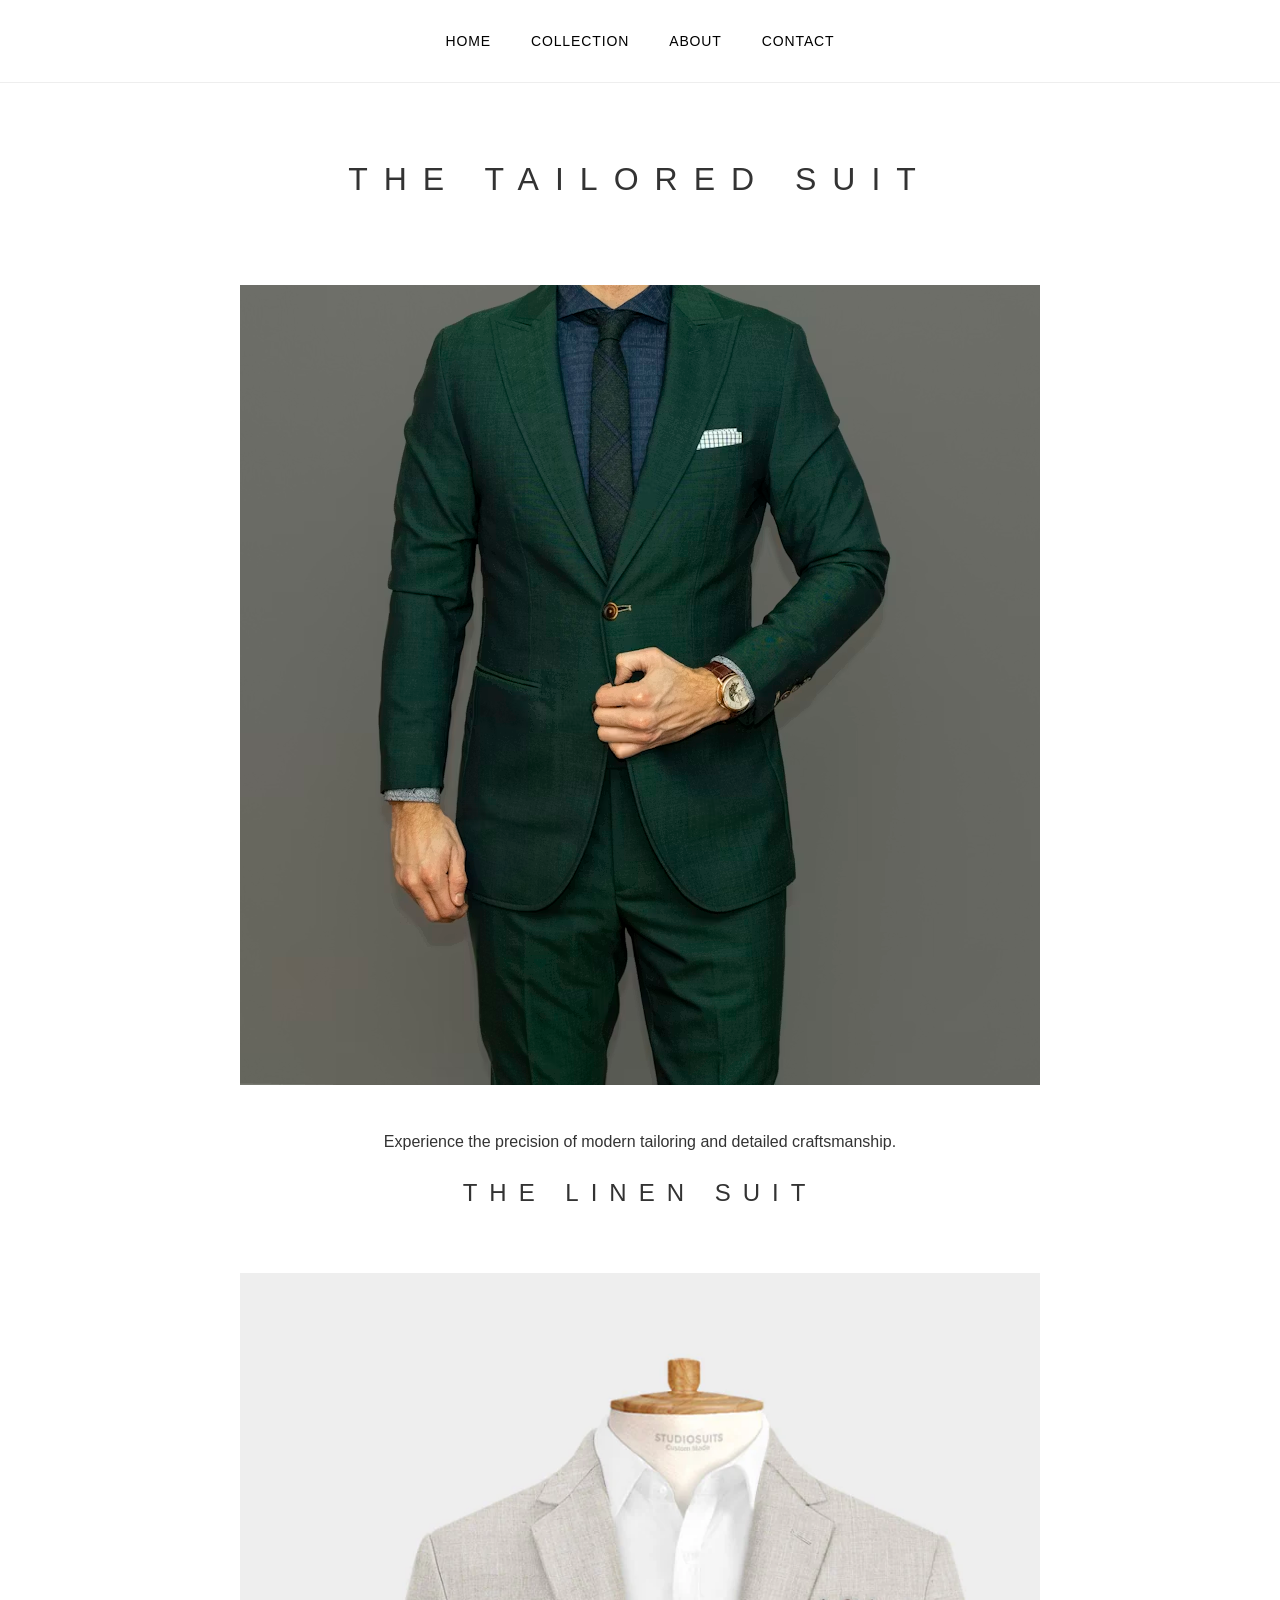
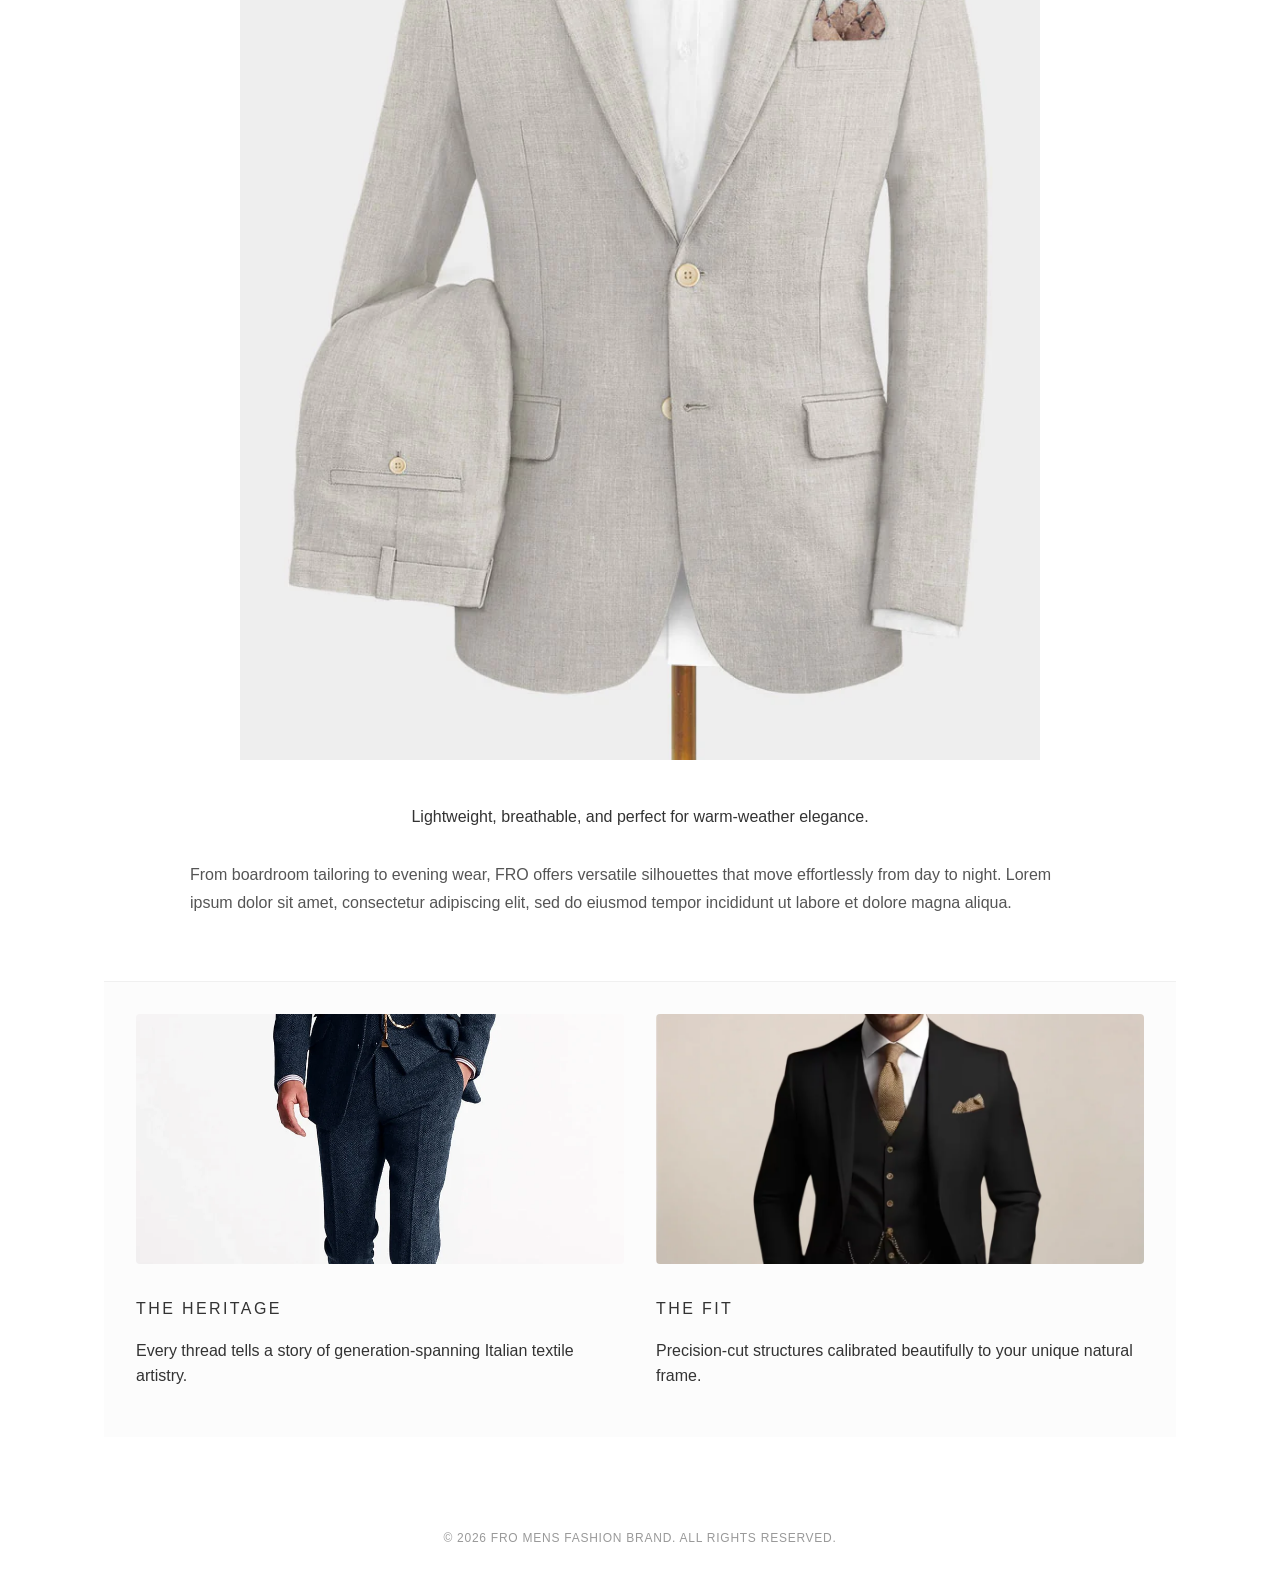
==== index.html @ 933b5380 "Add contact page, responsive navigation updates, and improved page layout content" ====
<!DOCTYPE html>
<html lang="en">

<head>
    <meta charset="UTF-8">
    <meta name="viewport" content="width=device-width, initial-scale=1.0">
    <title>FRO | Luxury Menswear</title>
    <link rel="stylesheet" href="styles.css">
</head>

<body>

    <header>
        <nav>
            <ul>
                <li><a href="index.html">Home</a></li>
                <li><a href="collections.html">Collection</a></li>
                <li><a href="about.html">About</a></li>
                <li><a href="contact.html">Contact</a></li>
            </ul>
        </nav>
    </header>

    <main>
        <!-- Landing page hero and product highlights -->
        <h1>THE TAILORED SUIT</h1>
        <img src="Images/Green Suit.jpg" alt="High-end mens tailored suit" class="product-image">
        <p>Experience the precision of modern tailoring and detailed craftsmanship.</p>

        <section class="linen-suit-section">
            <h1>THE LINEN SUIT</h1>
            <img src="Images/Linen Suit.jpg" alt="Stylish linen suit" class="product-image">
            <p>Lightweight, breathable, and perfect for warm-weather elegance.</p>
        </section>

        <section class="feature-highlight">
            <p>From boardroom tailoring to evening wear, FRO offers versatile silhouettes that move effortlessly from
                day to night. Lorem ipsum dolor sit amet, consectetur adipiscing elit, sed do eiusmod tempor incididunt
                ut labore et dolore magna aliqua.</p>
        </section>

        <section class="editorial-container">
            <div class="editorial-card">
                <img src="Images/Hert Suit.jpg" alt="Close up of luxury suit fabric weave" class="editorial-image">
                <h3>The Heritage</h3>
                <p>Every thread tells a story of generation-spanning Italian textile artistry.</p>
            </div>
            <div class="editorial-card">
                <img src="Images/Fitted suit.jpg" alt="Tailor measuring a custom suit jacket" class="editorial-image">
                <h3>The Fit</h3>
                <p>Precision-cut structures calibrated beautifully to your unique natural frame.</p>
            </div>
        </section>
    </main>

    <footer>
        <p>&copy; 2026 FRO MENS FASHION BRAND. ALL RIGHTS RESERVED.</p>
    </footer>

</body>

</html>
---- styles.css ----
*,
*::before,
*::after {
    box-sizing: border-box;
}

body {
    margin: 0;
    padding: 0;
    min-height: 100vh;
    display: flex;
    flex-direction: column;
    font-family: 'Helvetica Neue', Helvetica, Arial, sans-serif;
    color: #333;
    line-height: 1.6;
    font-size: 1em;
}

header {
    padding: 1.25em 0;
    border-bottom: 0.0625em solid #eee;
}

nav ul {
    display: flex;
    flex-wrap: wrap;
    justify-content: center;
    list-style: none;
    padding: 0;
    margin: 0;
}

nav ul li {
    margin: 0.5em 1.25em;
}

nav ul li a {
    text-decoration: none;
    color: #000;
    font-weight: 500;
    letter-spacing: 0.0625em;
    text-transform: uppercase;
    font-size: 0.875em;
}

main {
    flex: 1;
    min-height: 100vh;
    text-align: center;
    padding: 3.125em 5%;
    max-width: 1200px;
    margin: 0 auto;
}

h1 {
    font-weight: 300;
    letter-spacing: 0.5em;
    margin-bottom: 2.5em;
    text-transform: uppercase;
}

.product-image {
    width: 100%;
    max-width: 800px;
    height: auto;
    margin-bottom: 1.25em;
}

.page-title {
    text-align: center;
    margin-top: 3.125em;
    letter-spacing: 0.25em;
}

.page-copy {
    max-width: 780px;
    margin: 0.75em auto 2em;
    color: #555;
    line-height: 1.7;
}

.feature-highlight,
.brand-story {
    max-width: 900px;
    margin: 2em auto;
    color: #555;
    line-height: 1.75;
    font-size: 1rem;
    text-align: left;
}

/* ==========================================================================
   Editorial Component (Flexbox Container 2)
   ========================================================================== */
.editorial-container {
    display: flex;
    justify-content: space-between;
    gap: 2em;
    margin-top: 4em;
    padding: 2em;
    background-color: #fcfcfc;
    border-top: 1px solid #f0f0f0;
}

.editorial-card {
    flex: 1;
    text-align: left;
}

/* New image rules to keep the newly added editorial layout clean */
.editorial-image {
    width: 100%;
    height: 250px;
    object-fit: cover;
    border-radius: 0.25em;
    margin-bottom: 1em;
}

.editorial-card h3 {
    text-transform: uppercase;
    letter-spacing: 0.15em;
    font-size: 1rem;
    font-weight: 400;
    margin-top: 0.5em;
}

/* ==========================================================================
   Collections Grid Structure (CSS Grid Component)
   ========================================================================== */
.collections-grid-container {
    display: grid;
    grid-template-columns: repeat(auto-fit, minmax(280px, 1fr));
    gap: 1.875em;
    padding: 2.5em 0;
    width: 100%;
}

.collection-card {
    text-align: center;
    margin-bottom: 1.875em;
}

.collection-img {
    width: 100%;
    height: 31.25em;
    object-fit: cover;
    background-color: #f9f9f9;
    border: 0.0625em solid #f0f0f0;
    margin-bottom: 0.9375em;
}

.collection-card h2 {
    font-size: 1.125em;
    letter-spacing: 0.125em;
    margin-bottom: 0.625em;
}

.collection-card p {
    font-size: 0.875em;
    color: #666;
}

/* ==========================================================================
   About Page Layout Elements
   ========================================================================== */
.about-content {
    display: flex;
    align-items: center;
    justify-content: center;
    gap: 2em;
    margin-top: 2em;
    padding: 0 1em;
}

.about-image {
    width: 100%;
    max-width: 420px;
    height: auto;
    border-radius: 0.5em;
    box-shadow: 0 0.75em 1.75em rgba(0, 0, 0, 0.08);
}

.about-text {
    max-width: 700px;
    text-align: left;
}

.about-text p {
    margin-bottom: 1em;
    color: #4a4a4a;
    font-size: 1rem;
    line-height: 1.75;
}

/* ==========================================================================
   Contact Page Layout
   ========================================================================== */
.contact-grid {
    display: grid;
    grid-template-columns: 1fr 1fr;
    gap: 2rem;
    max-width: 1100px;
    margin: 2em auto;
    text-align: left;
}

.contact-details,
.contact-form {
    background-color: #fafafa;
    padding: 2em;
    border: 1px solid #ececec;
    border-radius: 0.5em;
}

.contact-details h2,
.contact-form h2 {
    margin-top: 0;
    letter-spacing: 0.1em;
    text-transform: uppercase;
}

.contact-details p,
.contact-form label,
.contact-form input,
.contact-form textarea {
    font-size: 0.95rem;
    color: #444;
}

.contact-form form {
    display: grid;
    gap: 1rem;
}

.contact-form input,
.contact-form textarea {
    width: 100%;
    padding: 0.9em 1em;
    border: 1px solid #d8d8d8;
    border-radius: 0.35em;
    font-family: inherit;
}

.contact-form button {
    width: fit-content;
    padding: 0.9em 1.5em;
    border: none;
    border-radius: 0.35em;
    background-color: #000;
    color: #fff;
    cursor: pointer;
    text-transform: uppercase;
    letter-spacing: 0.1em;
}

.contact-form button:hover {
    background-color: #222;
}

/* ==========================================================================
   Footer Component
   ========================================================================== */
footer {
    text-align: center;
    padding: 2.5em 0;
    font-size: 0.75em;
    color: #999;
    letter-spacing: 0.0625em;
}

/* ==========================================================================
   Responsive Breakpoints & Media Queries
   ========================================================================== */
@media (max-width: 992px) {
    nav ul li {
        margin: 0 0.75em;
    }

    .editorial-container {
        gap: 1em;
        padding: 1.5em;
    }
}

@media (max-width: 768px) {
    nav ul {
        flex-direction: column;
        gap: 10px;
    }

    .about-content {
        flex-direction: column;
    }

    .editorial-container {
        flex-direction: column;
        gap: 2em;
    }

    .contact-grid {
        grid-template-columns: 1fr;
    }
}

@media (max-width: 480px) {
    h1 {
        font-size: 1.2em;
        letter-spacing: 0.2em;
    }

    .about-content {
        padding: 0;
    }

    .collection-img {
        height: auto;
        aspect-ratio: 1/1;
    }

    nav ul li a {
        font-size: 0.75em;
        letter-spacing: 0.031em;
    }

    nav ul li {
        margin: 0.4em 0.75em;
    }

    /* Adjusts editorial image dimensions on narrow mobile widths */
    .editorial-image {
        height: 120px;
    }
}

@media (max-width: 360px) {
    main {
        padding: 2em 3%;
    }

    h1 {
        font-size: 1.1em;
        letter-spacing: 0.16em;
        margin-bottom: 1.75em;
    }

    .page-copy,
    .feature-highlight,
    .brand-story {
        margin: 1.25em auto;
        font-size: 0.95rem;
    }

    nav ul li {
        margin: 0.35em 0.5em;
    }

    nav ul li a {
        font-size: 0.7em;
    }

    .editorial-image {
        height: 100px;
    }
}
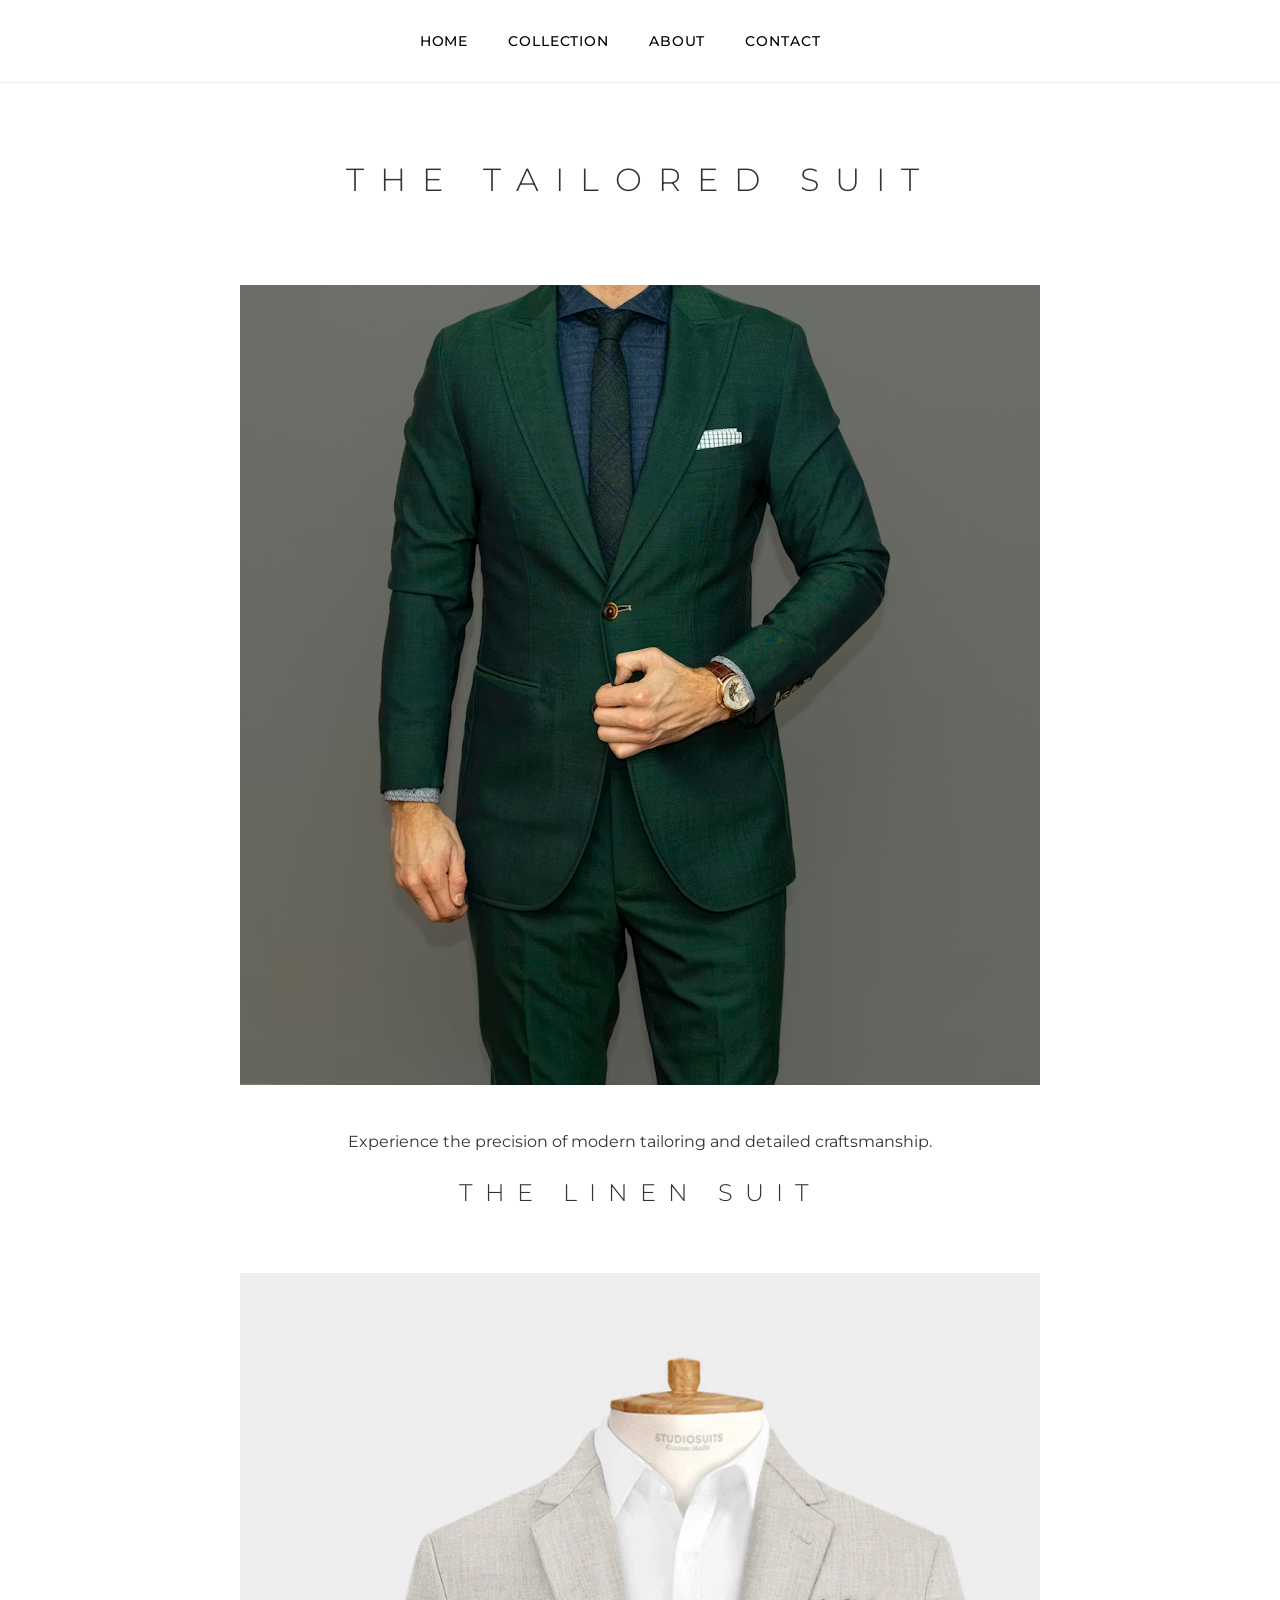
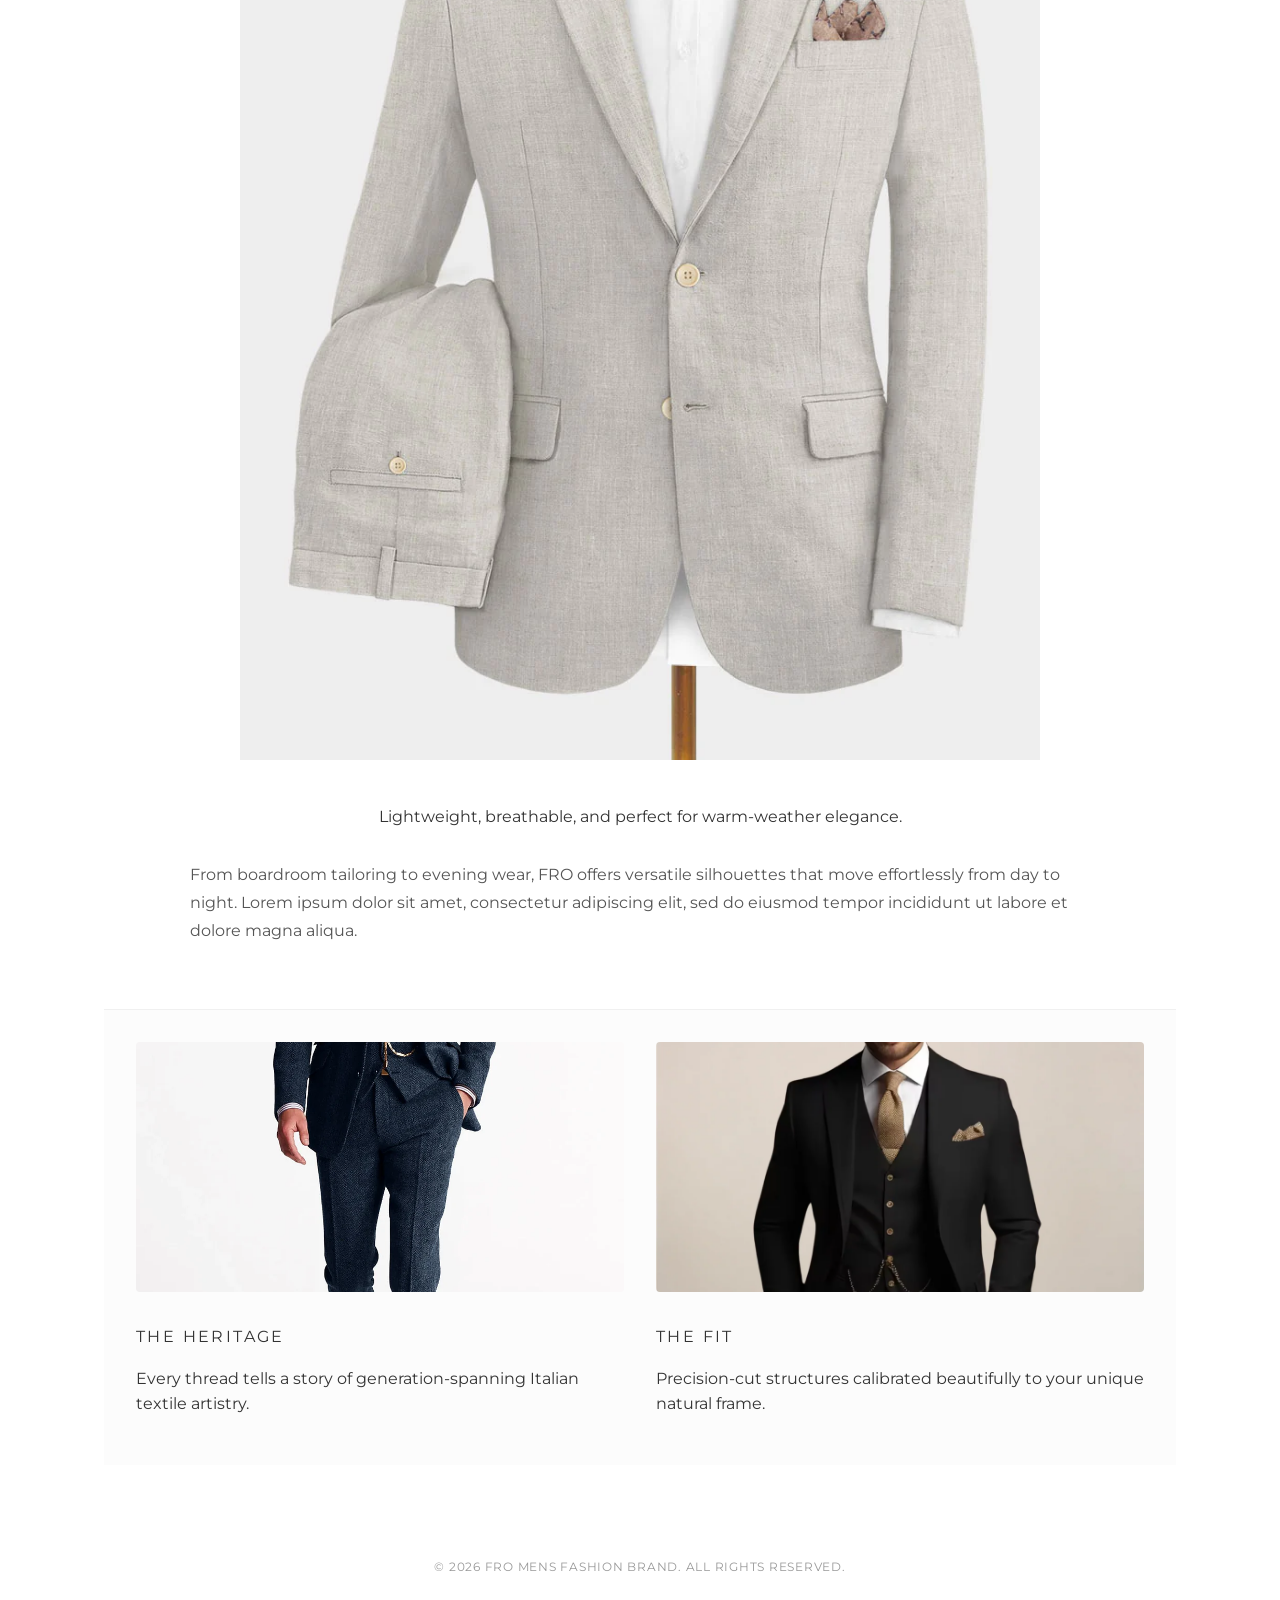
==== commit ebbfe6c5: "Update index.html" ====
--- a/index.html
+++ b/index.html
@@ -5,24 +5,30 @@
     <meta charset="UTF-8">
     <meta name="viewport" content="width=device-width, initial-scale=1.0">
     <title>FRO | Luxury Menswear</title>
+    
+    <link rel="preconnect" href="https://fonts.googleapis.com">
+    <link rel="preconnect" href="https://fonts.gstatic.com" crossorigin>
+    <link href="https://fonts.googleapis.com/css2?family=Montserrat:ital,wght@0,100..900;1,100..900&display=swap" rel="stylesheet">
+    
     <link rel="stylesheet" href="styles.css">
 </head>
 
 <body>
 
-    <header>
+   <header>
         <nav>
             <ul>
                 <li><a href="index.html">Home</a></li>
                 <li><a href="collections.html">Collection</a></li>
                 <li><a href="about.html">About</a></li>
                 <li><a href="contact.html">Contact</a></li>
+                
+                <li><a href="cart.html" aria-label="Shopping Cart"><i class="fa-solid fa-bag-shopping"></i></a></li>
             </ul>
         </nav>
     </header>
 
     <main>
-        <!-- Landing page hero and product highlights -->
         <h1>THE TAILORED SUIT</h1>
         <img src="Images/Green Suit.jpg" alt="High-end mens tailored suit" class="product-image">
         <p>Experience the precision of modern tailoring and detailed craftsmanship.</p>
@@ -59,4 +65,4 @@
 
 </body>
 
-</html>+</html>
--- a/styles.css
+++ b/styles.css
@@ -10,7 +10,12 @@
     min-height: 100vh;
     display: flex;
     flex-direction: column;
-    font-family: 'Helvetica Neue', Helvetica, Arial, sans-serif;
+    /* --- Google Font Update Start --- */
+    font-family: "Montserrat", sans-serif;
+    font-optical-sizing: auto;
+    font-weight: 400;
+    font-style: normal;
+    /* --- Google Font Update End --- */
     color: #333;
     line-height: 1.6;
     font-size: 1em;
@@ -165,31 +170,76 @@
    ========================================================================== */
 .about-content {
     display: flex;
-    align-items: center;
     justify-content: center;
-    gap: 2em;
     margin-top: 2em;
     padding: 0 1em;
 }
 
 .about-image {
-    width: 100%;
-    max-width: 420px;
+    width: 50%;
+    max-width: 600px;
     height: auto;
     border-radius: 0.5em;
     box-shadow: 0 0.75em 1.75em rgba(0, 0, 0, 0.08);
 }
 
 .about-text {
-    max-width: 700px;
-    text-align: left;
+    max-width: 600px;
+    text-align: center;
+    margin: 2em auto;
+    background-color: #fafafa;
+    padding: 2em;
+    border: 1px solid #e0e0e0;
+    border-radius: 0.5em;
+    box-shadow: 0 0.25em 0.75em rgba(0, 0, 0, 0.05);
 }
 
 .about-text p {
-    margin-bottom: 1em;
+    margin: 0;
     color: #4a4a4a;
     font-size: 1rem;
     line-height: 1.75;
+}
+
+/* About Cards Grid */
+.about-cards-grid {
+    display: grid;
+    grid-template-columns: repeat(auto-fit, minmax(250px, 1fr));
+    gap: 1.875em;
+    max-width: 1100px;
+    margin: 3em auto;
+    padding: 0 1em;
+}
+
+.about-card {
+    background-color: #fafafa;
+    padding: 2em;
+    border: 1px solid #e0e0e0;
+    border-radius: 0.5em;
+    box-shadow: 0 0.25em 0.75em rgba(0, 0, 0, 0.05);
+    text-align: left;
+    transition: box-shadow 0.3s ease;
+}
+
+.about-card:hover {
+    box-shadow: 0 0.5em 1.25em rgba(0, 0, 0, 0.1);
+}
+
+.about-card h3 {
+    text-transform: uppercase;
+    letter-spacing: 0.1em;
+    font-size: 1rem;
+    font-weight: 600;
+    margin-top: 0;
+    margin-bottom: 0.75em;
+    color: #000;
+}
+
+.about-card p {
+    color: #555;
+    font-size: 0.95rem;
+    line-height: 1.7;
+    margin: 0;
 }
 
 /* ==========================================================================
@@ -208,8 +258,9 @@
 .contact-form {
     background-color: #fafafa;
     padding: 2em;
-    border: 1px solid #ececec;
+    border: 2px solid #000;
     border-radius: 0.5em;
+    box-shadow: 0 0.75em 2em rgba(0, 0, 0, 0.15);
 }
 
 .contact-details h2,
@@ -257,6 +308,56 @@
     background-color: #222;
 }
 
+/* Contact Page Styling */
+.contact-page {
+    background-color: #000;
+    color: #fff;
+}
+
+.contact-page h1 {
+    color: #fff;
+}
+
+.contact-page .page-copy {
+    color: #ddd;
+}
+
+.contact-page .contact-details,
+.contact-page .contact-form {
+    background-color: #111;
+    border-color: #333;
+}
+
+.contact-page .contact-details h2,
+.contact-page .contact-form h2 {
+    color: #fff;
+}
+
+.contact-page .contact-details p,
+.contact-page .contact-form label {
+    color: #ddd;
+}
+
+.contact-page .contact-form input,
+.contact-page .contact-form textarea {
+    background-color: #222;
+    border-color: #444;
+    color: #fff;
+}
+
+.contact-page .contact-form input::placeholder,
+.contact-page .contact-form textarea::placeholder {
+    color: #999;
+}
+
+.contact-page a {
+    color: #66b3ff;
+}
+
+.contact-page a:hover {
+    color: #99ccff;
+}
+
 /* ==========================================================================
    Footer Component
    ========================================================================== */
@@ -268,6 +369,19 @@
     letter-spacing: 0.0625em;
 }
 
+.contact-page~footer {
+    background-color: #000;
+    color: #bbb;
+}
+
+.contact-page~footer a {
+    color: #66b3ff;
+}
+
+.contact-page~footer a:hover {
+    color: #99ccff;
+}
+
 /* ==========================================================================
    Responsive Breakpoints & Media Queries
    ========================================================================== */
@@ -290,6 +404,11 @@
 
     .about-content {
         flex-direction: column;
+    }
+
+    .about-cards-grid {
+        grid-template-columns: 1fr;
+        gap: 1.5em;
     }
 
     .editorial-container {
@@ -361,4 +480,4 @@
     .editorial-image {
         height: 100px;
     }
-}+}
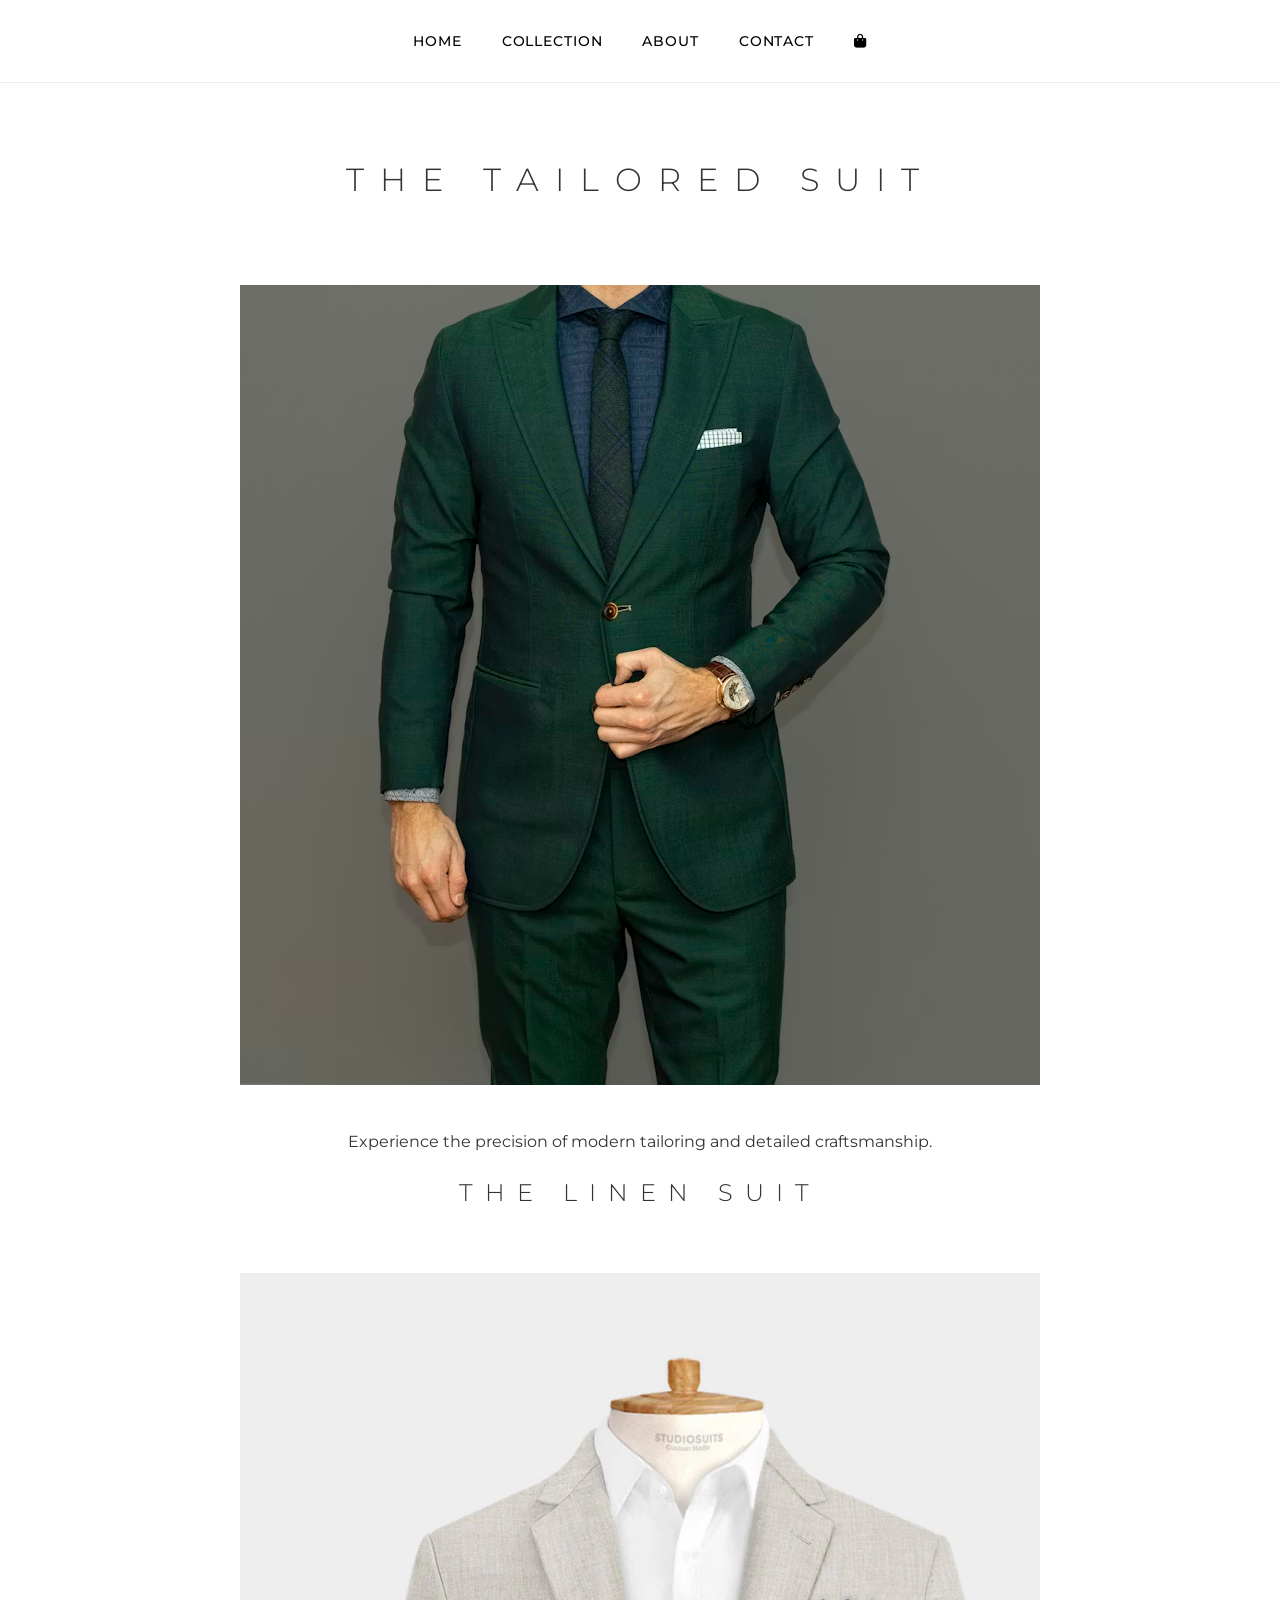
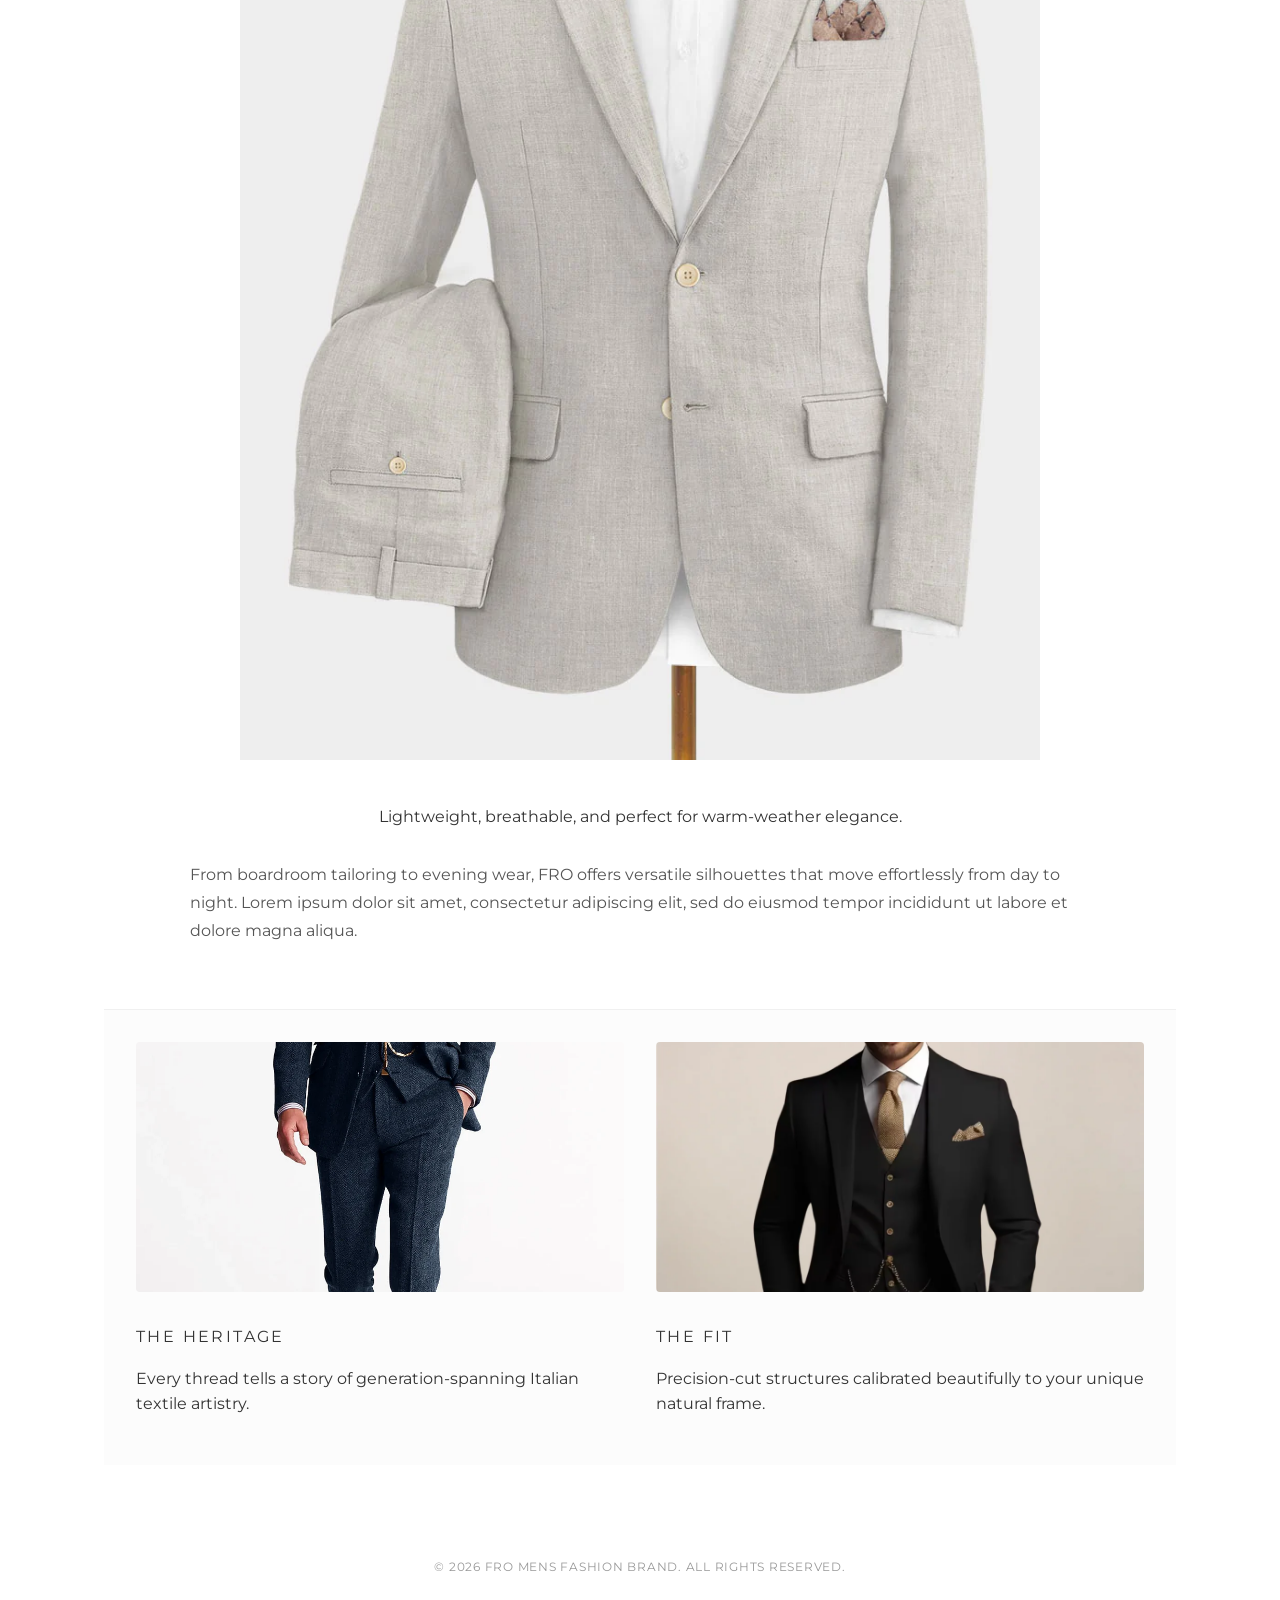
==== commit d8ec0fd1: "Include Font Awesome and clean up HTML structure Added Font Awesome stylesheet for icons and removed" ====
--- a/index.html
+++ b/index.html
@@ -1,33 +1,27 @@
 <!DOCTYPE html>
 <html lang="en">
-
 <head>
     <meta charset="UTF-8">
     <meta name="viewport" content="width=device-width, initial-scale=1.0">
     <title>FRO | Luxury Menswear</title>
-    
     <link rel="preconnect" href="https://fonts.googleapis.com">
     <link rel="preconnect" href="https://fonts.gstatic.com" crossorigin>
     <link href="https://fonts.googleapis.com/css2?family=Montserrat:ital,wght@0,100..900;1,100..900&display=swap" rel="stylesheet">
-    
+    <link rel="stylesheet" href="https://cdnjs.cloudflare.com/ajax/libs/font-awesome/6.5.1/css/all.min.css">
     <link rel="stylesheet" href="styles.css">
 </head>
-
 <body>
-
-   <header>
+    <header>
         <nav>
             <ul>
                 <li><a href="index.html">Home</a></li>
                 <li><a href="collections.html">Collection</a></li>
                 <li><a href="about.html">About</a></li>
                 <li><a href="contact.html">Contact</a></li>
-                
                 <li><a href="cart.html" aria-label="Shopping Cart"><i class="fa-solid fa-bag-shopping"></i></a></li>
             </ul>
         </nav>
     </header>
-
     <main>
         <h1>THE TAILORED SUIT</h1>
         <img src="Images/Green Suit.jpg" alt="High-end mens tailored suit" class="product-image">
@@ -62,7 +56,5 @@
     <footer>
         <p>&copy; 2026 FRO MENS FASHION BRAND. ALL RIGHTS RESERVED.</p>
     </footer>
-
 </body>
-
 </html>
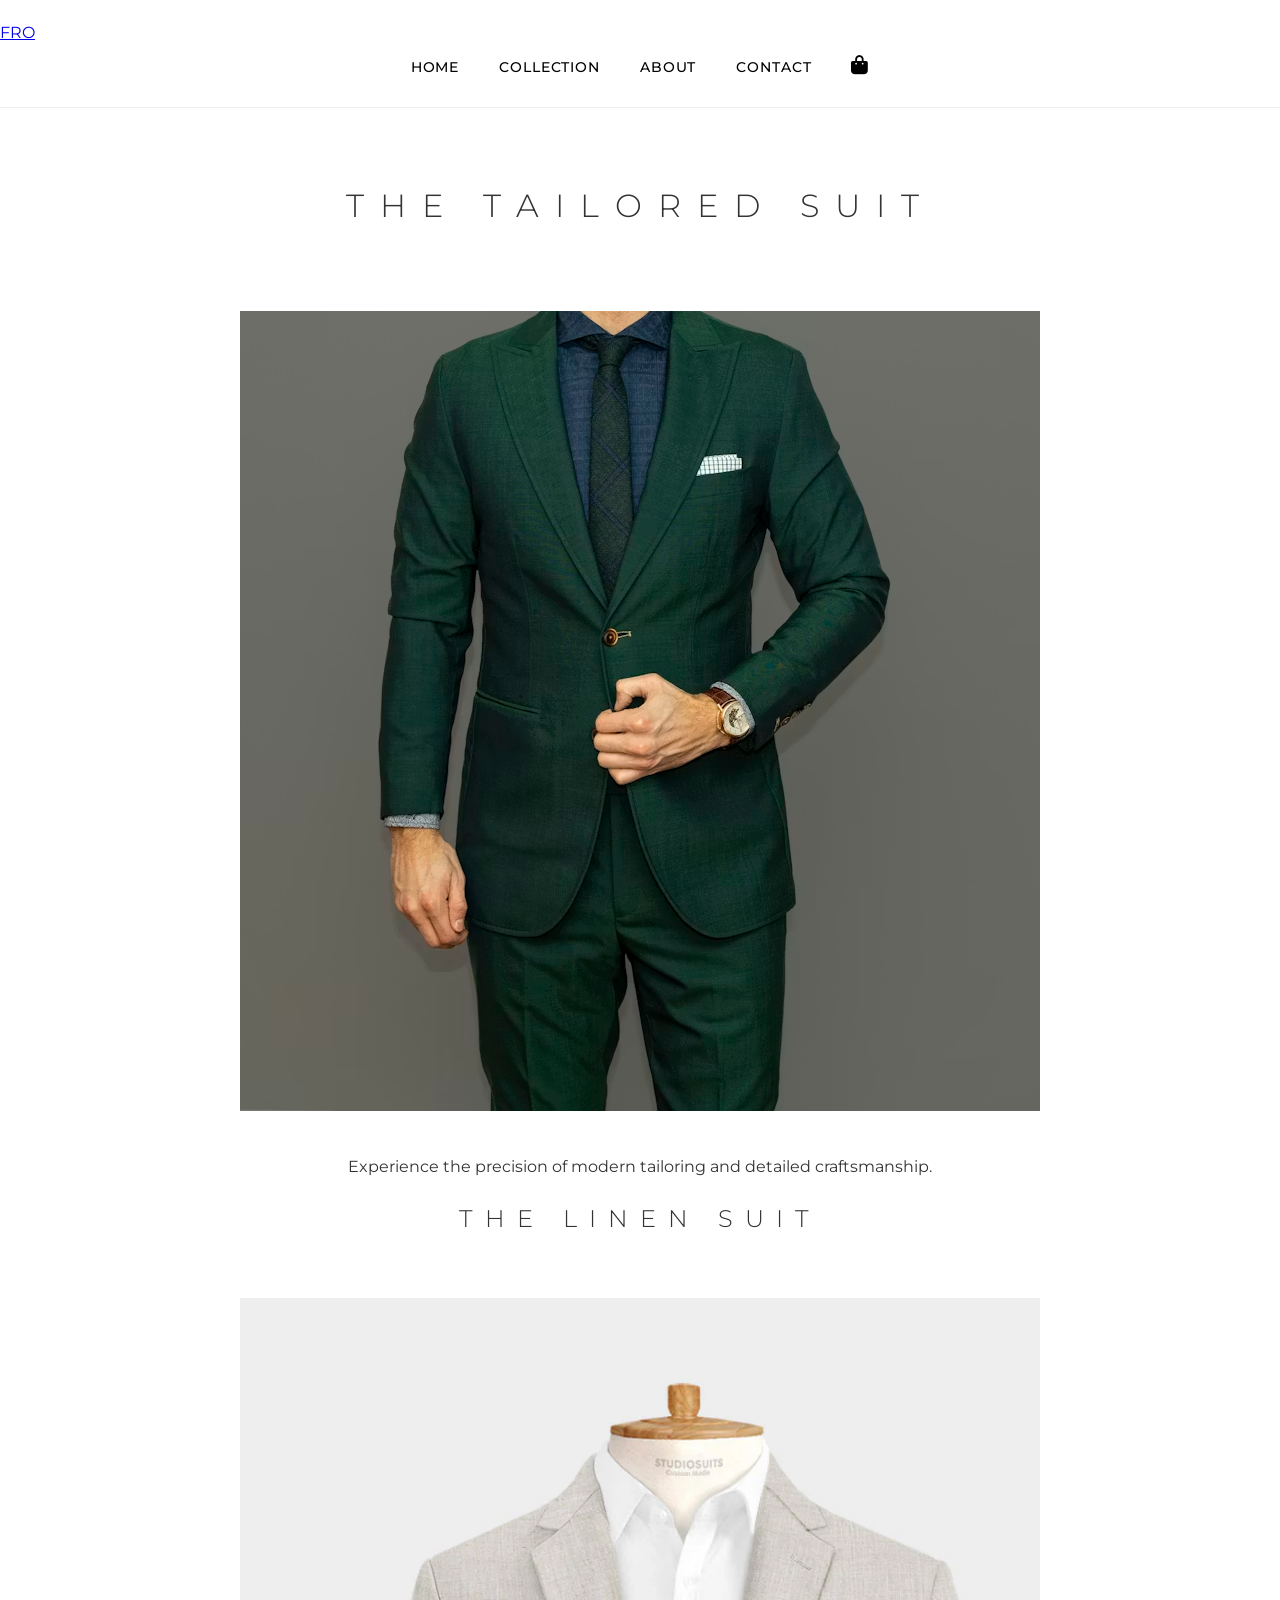
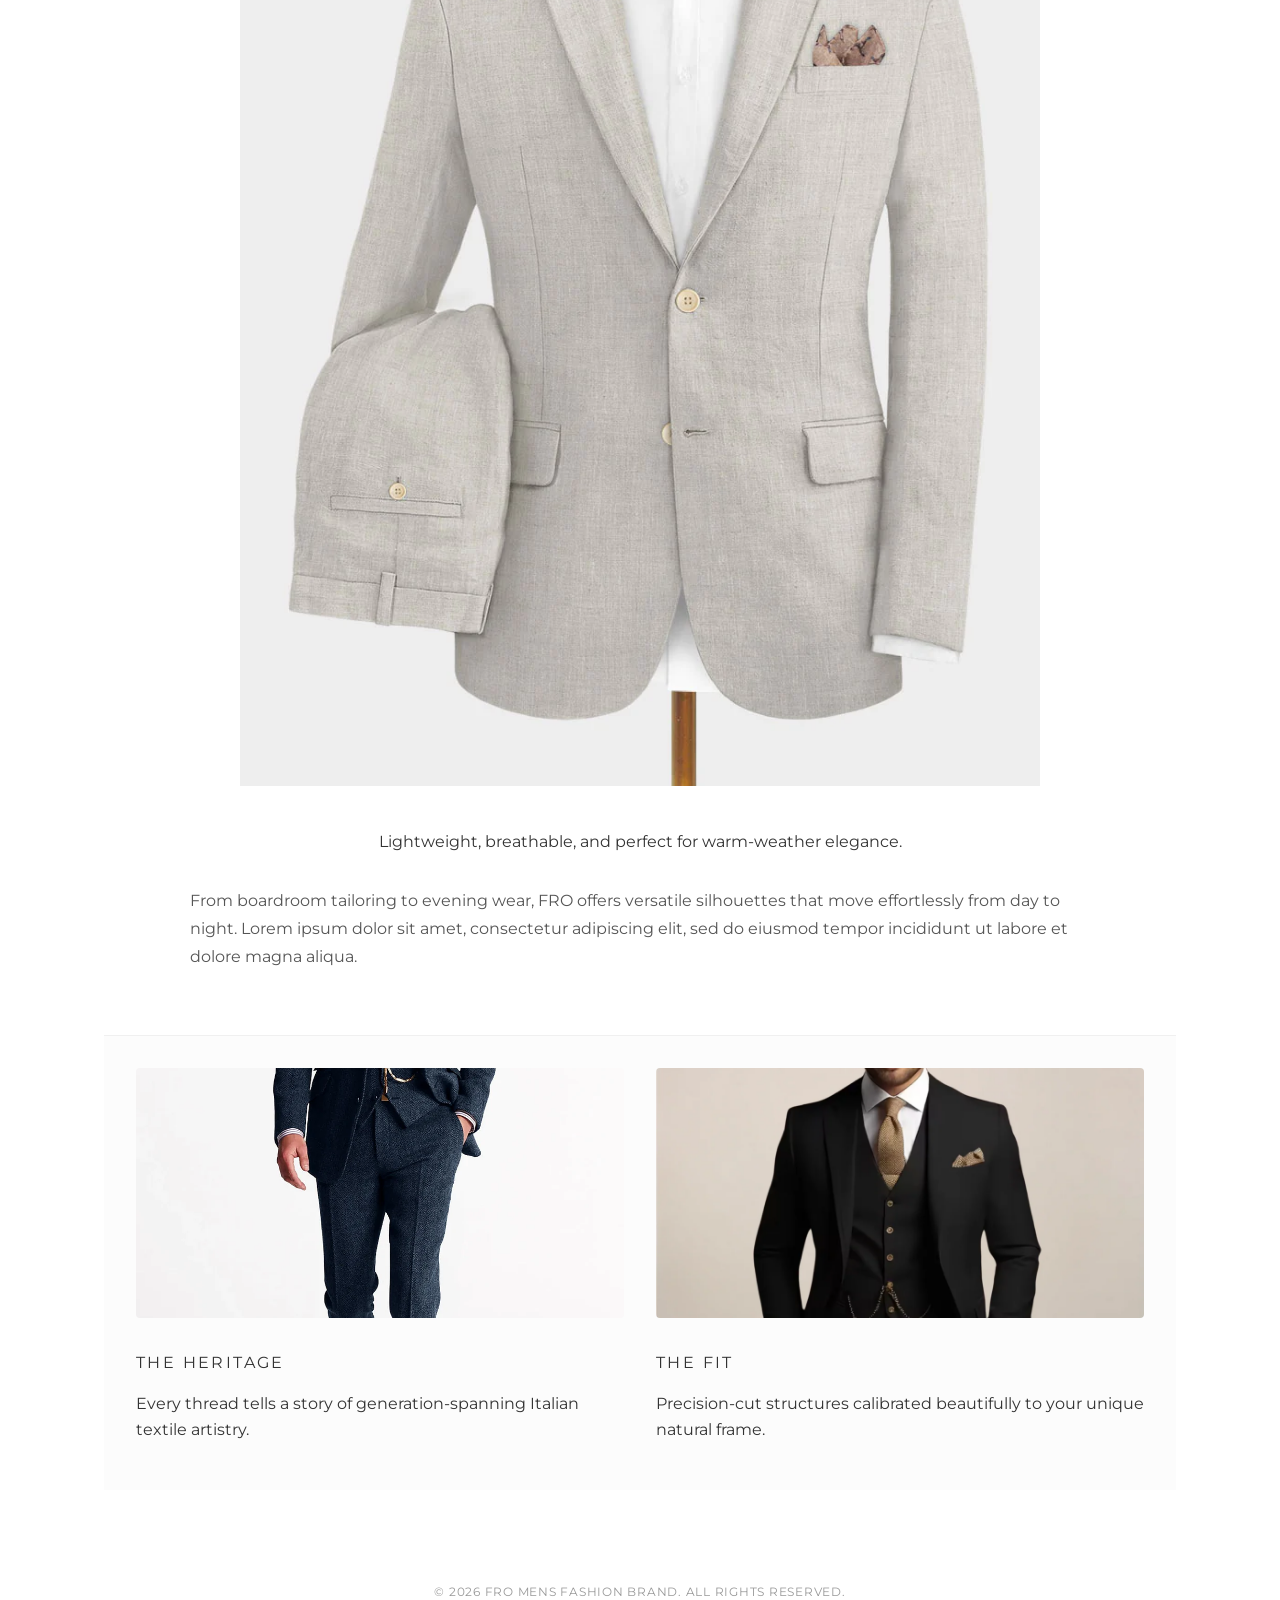
==== commit 97036788: "Update index.html" ====
--- a/index.html
+++ b/index.html
@@ -11,7 +11,12 @@
     <link rel="stylesheet" href="styles.css">
 </head>
 <body>
-    <header>
+<header>
+        <div class="logo-container">
+            <a href="index.html" class="brand-logo">FRO</a>
+            
+            </div>
+
         <nav>
             <ul>
                 <li><a href="index.html">Home</a></li>
--- a/styles.css
+++ b/styles.css
@@ -10,12 +10,10 @@
     min-height: 100vh;
     display: flex;
     flex-direction: column;
-    /* --- Google Font Update Start --- */
     font-family: "Montserrat", sans-serif;
     font-optical-sizing: auto;
     font-weight: 400;
     font-style: normal;
-    /* --- Google Font Update End --- */
     color: #333;
     line-height: 1.6;
     font-size: 1em;
@@ -46,6 +44,15 @@
     letter-spacing: 0.0625em;
     text-transform: uppercase;
     font-size: 0.875em;
+}
+
+nav ul li a i {
+    font-size: 1.2rem;
+    transition: color 0.3s ease;
+}
+
+nav ul li a i:hover {
+    color: #666;
 }
 
 main {
@@ -94,9 +101,6 @@
     text-align: left;
 }
 
-/* ==========================================================================
-   Editorial Component (Flexbox Container 2)
-   ========================================================================== */
 .editorial-container {
     display: flex;
     justify-content: space-between;
@@ -112,7 +116,6 @@
     text-align: left;
 }
 
-/* New image rules to keep the newly added editorial layout clean */
 .editorial-image {
     width: 100%;
     height: 250px;
@@ -129,9 +132,6 @@
     margin-top: 0.5em;
 }
 
-/* ==========================================================================
-   Collections Grid Structure (CSS Grid Component)
-   ========================================================================== */
 .collections-grid-container {
     display: grid;
     grid-template-columns: repeat(auto-fit, minmax(280px, 1fr));
@@ -165,9 +165,6 @@
     color: #666;
 }
 
-/* ==========================================================================
-   About Page Layout Elements
-   ========================================================================== */
 .about-content {
     display: flex;
     justify-content: center;
@@ -201,7 +198,6 @@
     line-height: 1.75;
 }
 
-/* About Cards Grid */
 .about-cards-grid {
     display: grid;
     grid-template-columns: repeat(auto-fit, minmax(250px, 1fr));
@@ -242,9 +238,6 @@
     margin: 0;
 }
 
-/* ==========================================================================
-   Contact Page Layout
-   ========================================================================== */
 .contact-grid {
     display: grid;
     grid-template-columns: 1fr 1fr;
@@ -308,7 +301,6 @@
     background-color: #222;
 }
 
-/* Contact Page Styling */
 .contact-page {
     background-color: #000;
     color: #fff;
@@ -358,9 +350,6 @@
     color: #99ccff;
 }
 
-/* ==========================================================================
-   Footer Component
-   ========================================================================== */
 footer {
     text-align: center;
     padding: 2.5em 0;
@@ -382,9 +371,6 @@
     color: #99ccff;
 }
 
-/* ==========================================================================
-   Responsive Breakpoints & Media Queries
-   ========================================================================== */
 @media (max-width: 992px) {
     nav ul li {
         margin: 0 0.75em;
@@ -445,7 +431,6 @@
         margin: 0.4em 0.75em;
     }
 
-    /* Adjusts editorial image dimensions on narrow mobile widths */
     .editorial-image {
         height: 120px;
     }
@@ -458,26 +443,3 @@
 
     h1 {
         font-size: 1.1em;
-        letter-spacing: 0.16em;
-        margin-bottom: 1.75em;
-    }
-
-    .page-copy,
-    .feature-highlight,
-    .brand-story {
-        margin: 1.25em auto;
-        font-size: 0.95rem;
-    }
-
-    nav ul li {
-        margin: 0.35em 0.5em;
-    }
-
-    nav ul li a {
-        font-size: 0.7em;
-    }
-
-    .editorial-image {
-        height: 100px;
-    }
-}
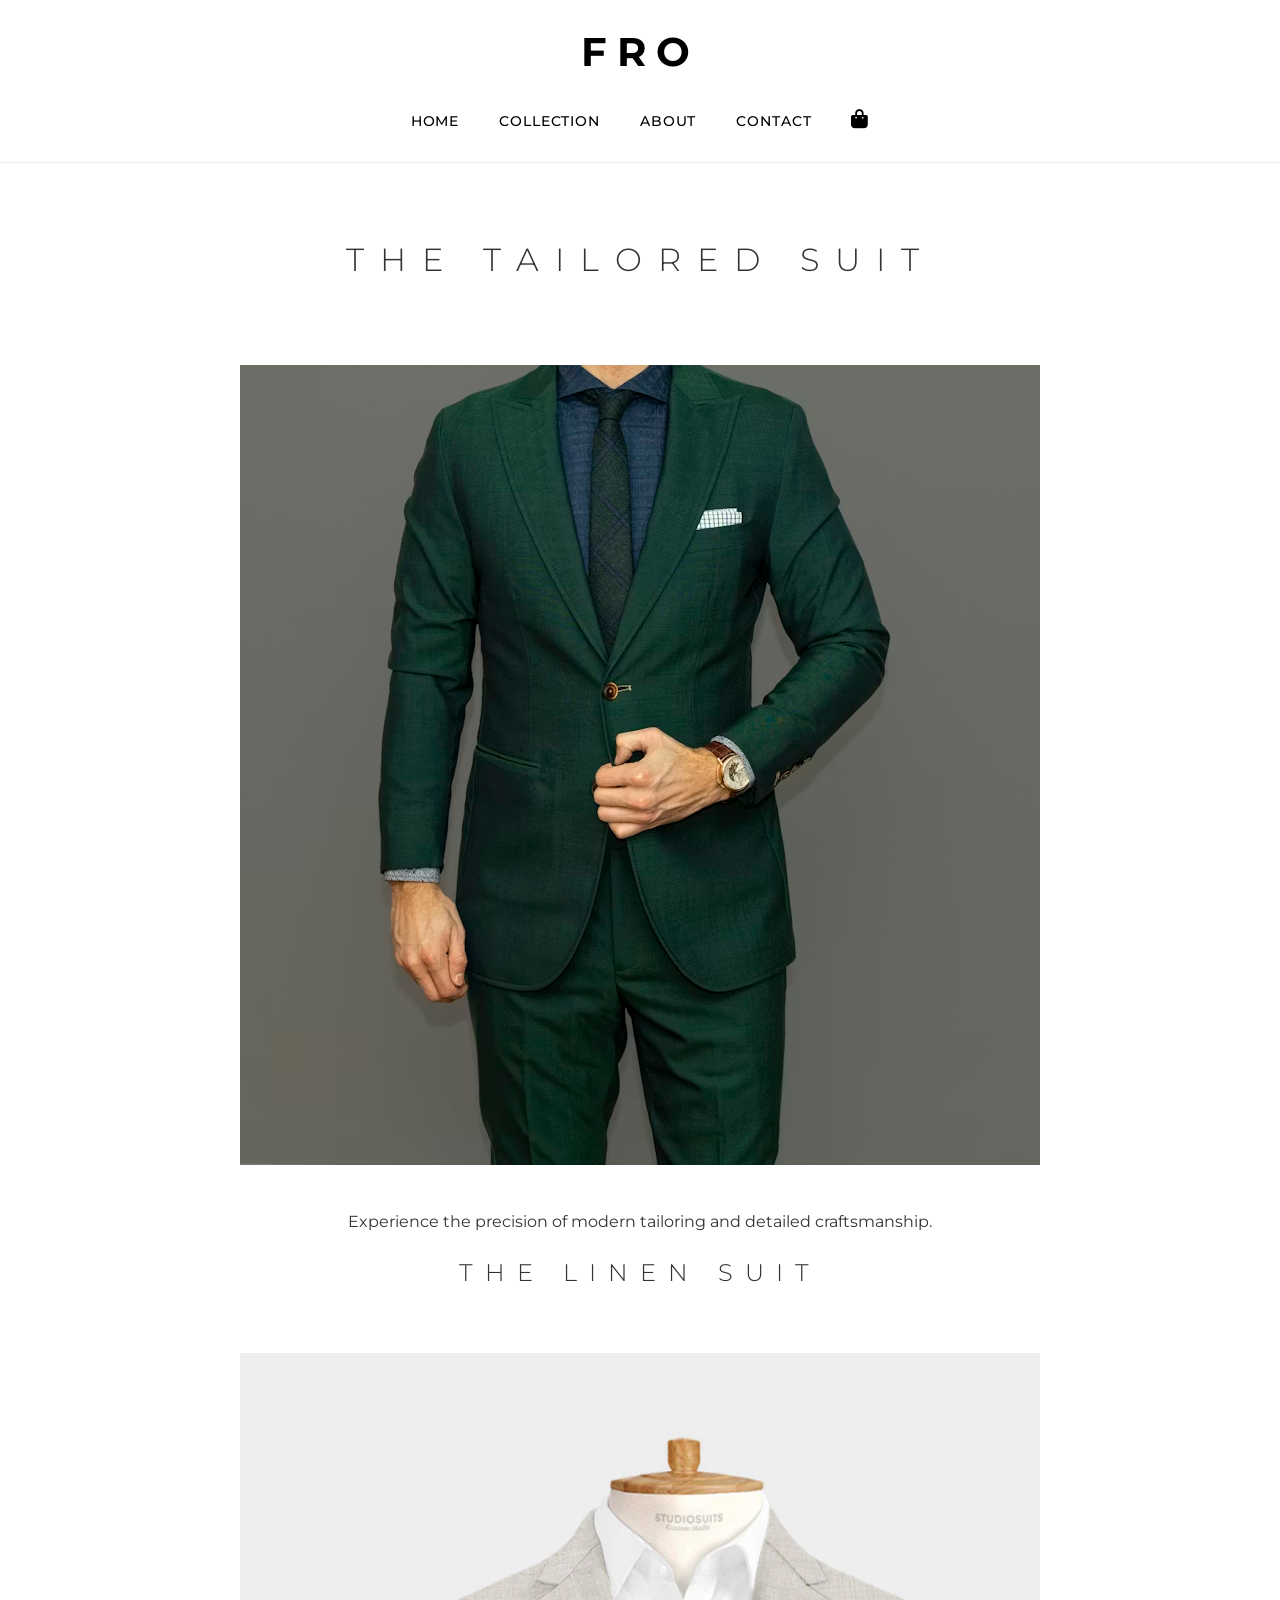
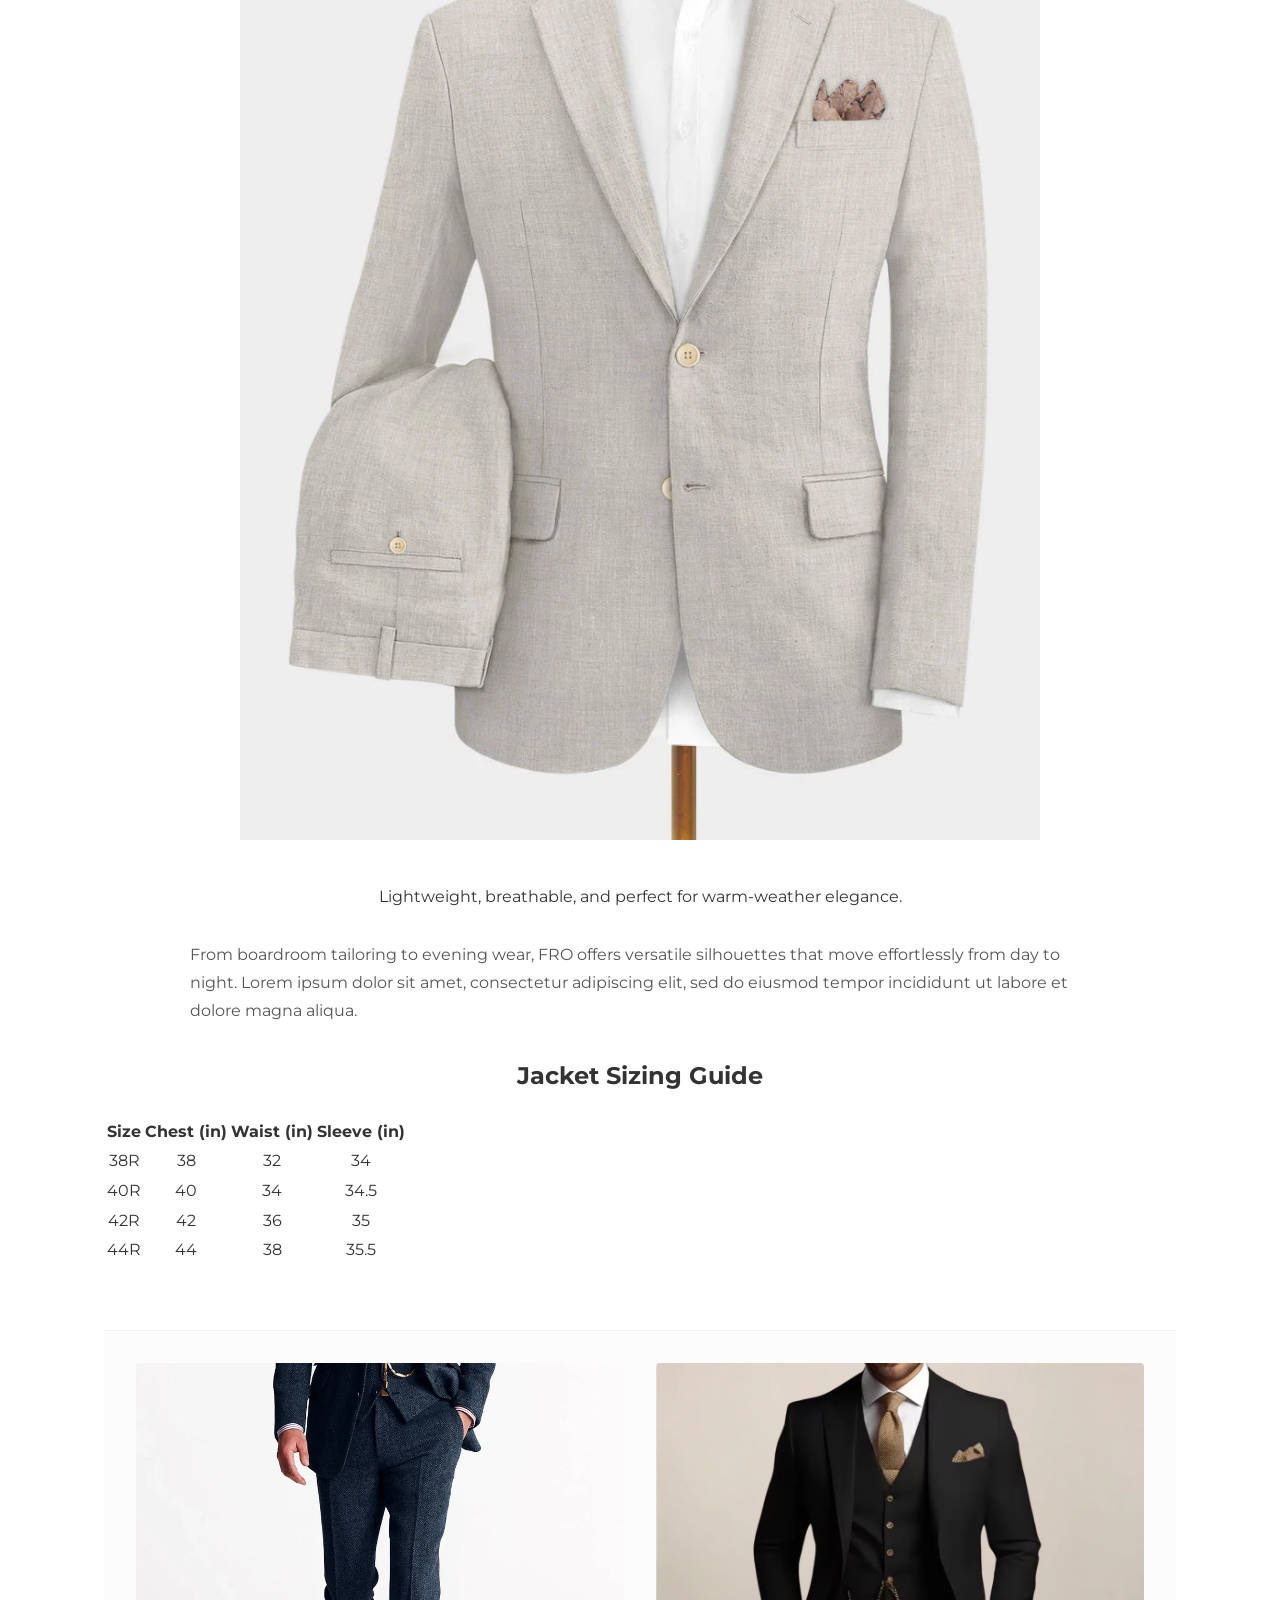
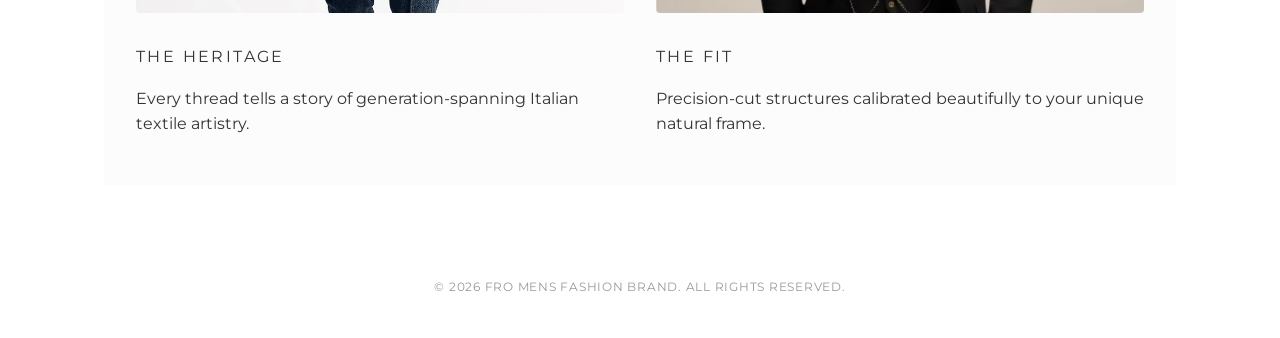
==== commit 819c0593: "Add jacket sizing guide section to index.html Added a sizing guide section with a table for jacket s" ====
--- a/index.html
+++ b/index.html
@@ -4,6 +4,7 @@
     <meta charset="UTF-8">
     <meta name="viewport" content="width=device-width, initial-scale=1.0">
     <title>FRO | Luxury Menswear</title>
+    <link rel="icon" href="Images/favicon.png" type="image/png">
     <link rel="preconnect" href="https://fonts.googleapis.com">
     <link rel="preconnect" href="https://fonts.gstatic.com" crossorigin>
     <link href="https://fonts.googleapis.com/css2?family=Montserrat:ital,wght@0,100..900;1,100..900&display=swap" rel="stylesheet">
@@ -11,12 +12,10 @@
     <link rel="stylesheet" href="styles.css">
 </head>
 <body>
-<header>
+    <header>
         <div class="logo-container">
             <a href="index.html" class="brand-logo">FRO</a>
-            
-            </div>
-
+        </div>
         <nav>
             <ul>
                 <li><a href="index.html">Home</a></li>
@@ -44,6 +43,46 @@
                 ut labore et dolore magna aliqua.</p>
         </section>
 
+        <section class="sizing-guide-section">
+            <h2>Jacket Sizing Guide</h2>
+            <table class="sizing-table">
+                <thead>
+                    <tr>
+                        <th>Size</th>
+                        <th>Chest (in)</th>
+                        <th>Waist (in)</th>
+                        <th>Sleeve (in)</th>
+                    </tr>
+                </thead>
+                <tbody>
+                    <tr>
+                        <td>38R</td>
+                        <td>38</td>
+                        <td>32</td>
+                        <td>34</td>
+                    </tr>
+                    <tr>
+                        <td>40R</td>
+                        <td>40</td>
+                        <td>34</td>
+                        <td>34.5</td>
+                    </tr>
+                    <tr>
+                        <td>42R</td>
+                        <td>42</td>
+                        <td>36</td>
+                        <td>35</td>
+                    </tr>
+                    <tr>
+                        <td>44R</td>
+                        <td>44</td>
+                        <td>38</td>
+                        <td>35.5</td>
+                    </tr>
+                </tbody>
+            </table>
+        </section>
+
         <section class="editorial-container">
             <div class="editorial-card">
                 <img src="Images/Hert Suit.jpg" alt="Close up of luxury suit fabric weave" class="editorial-image">
--- a/styles.css
+++ b/styles.css
@@ -24,6 +24,25 @@
     border-bottom: 0.0625em solid #eee;
 }
 
+.logo-container {
+    text-align: center;
+    margin-bottom: 1em;
+}
+
+.brand-logo {
+    font-size: 2.5rem;
+    font-weight: 700;
+    letter-spacing: 0.25em;
+    text-decoration: none;
+    color: #000;
+    text-transform: uppercase;
+}
+
+.brand-logo-img {
+    height: 50px;
+    width: auto;
+}
+
 nav ul {
     display: flex;
     flex-wrap: wrap;
@@ -443,3 +462,26 @@
 
     h1 {
         font-size: 1.1em;
+        letter-spacing: 0.16em;
+        margin-bottom: 1.75em;
+    }
+
+    .page-copy,
+    .feature-highlight,
+    .brand-story {
+        margin: 1.25em auto;
+        font-size: 0.95rem;
+    }
+
+    nav ul li {
+        margin: 0.35em 0.5em;
+    }
+
+    nav ul li a {
+        font-size: 0.7em;
+    }
+
+    .editorial-image {
+        height: 100px;
+    }
+}
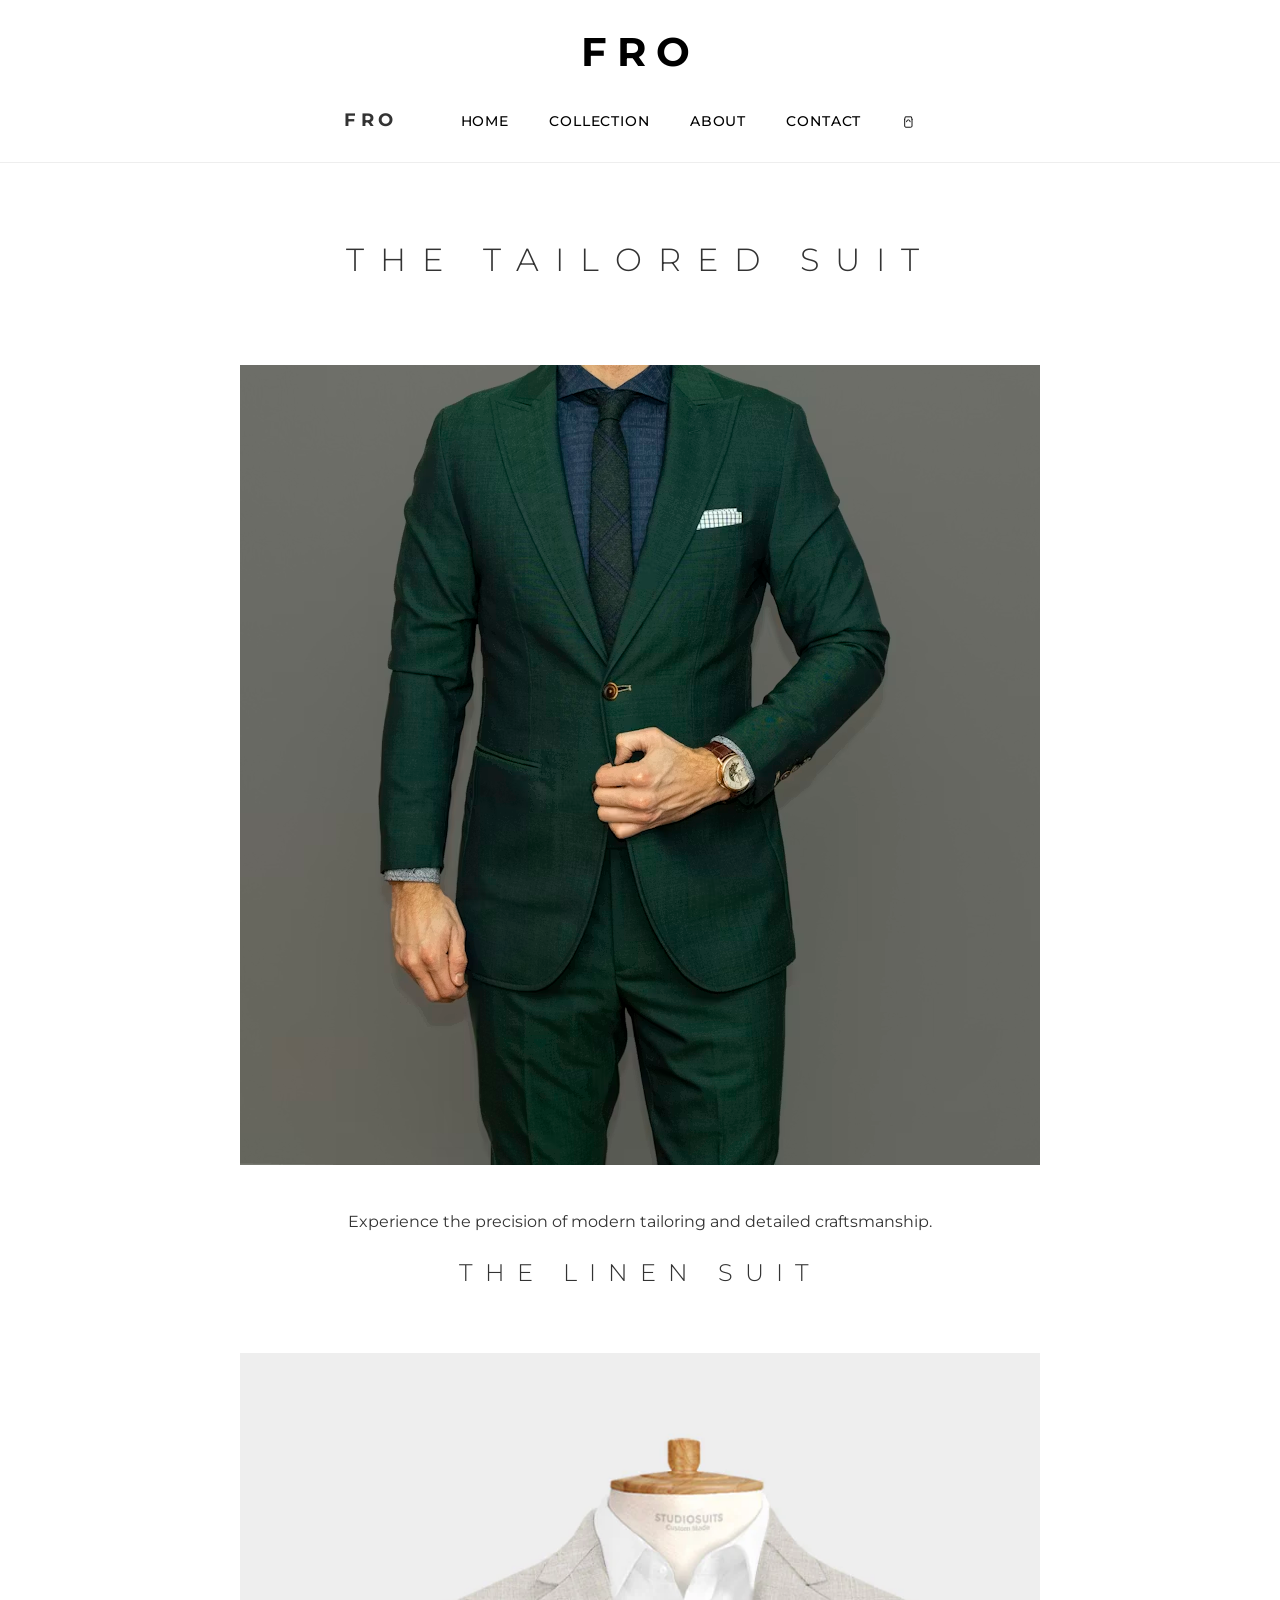
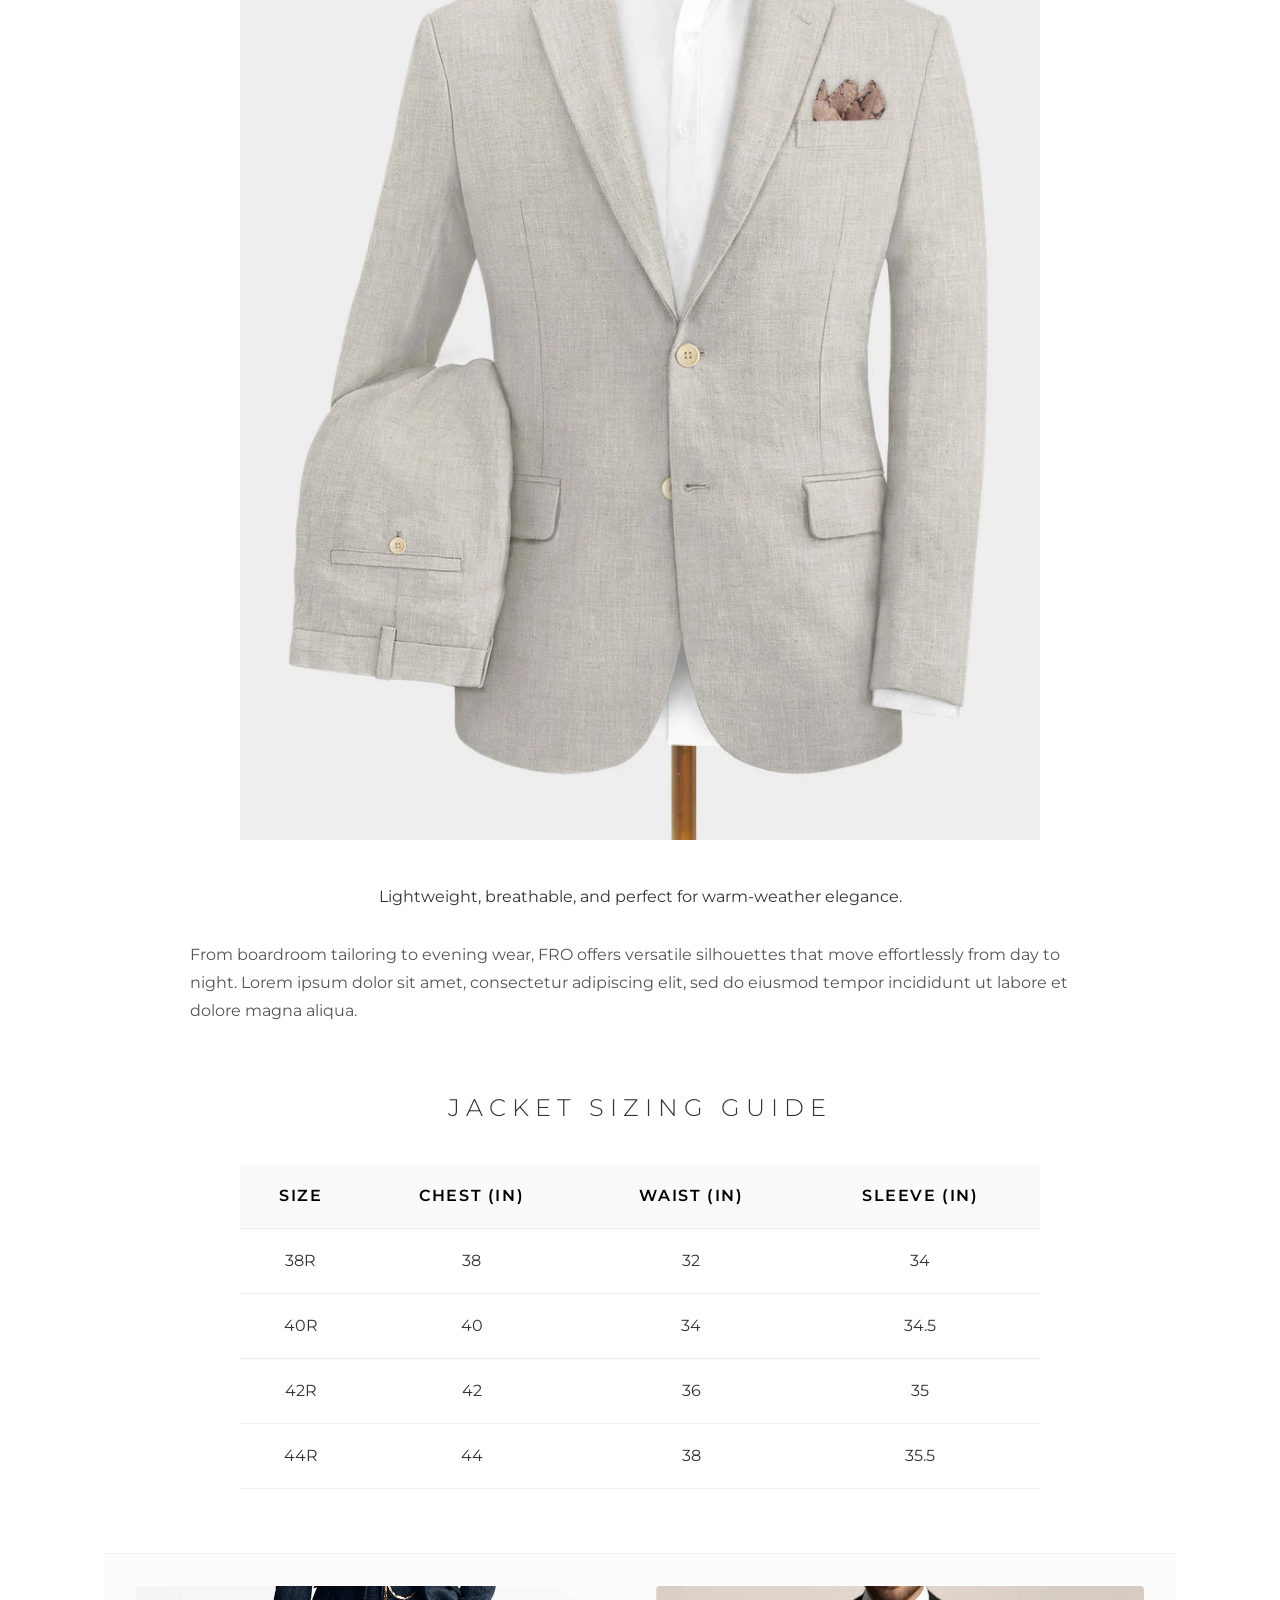
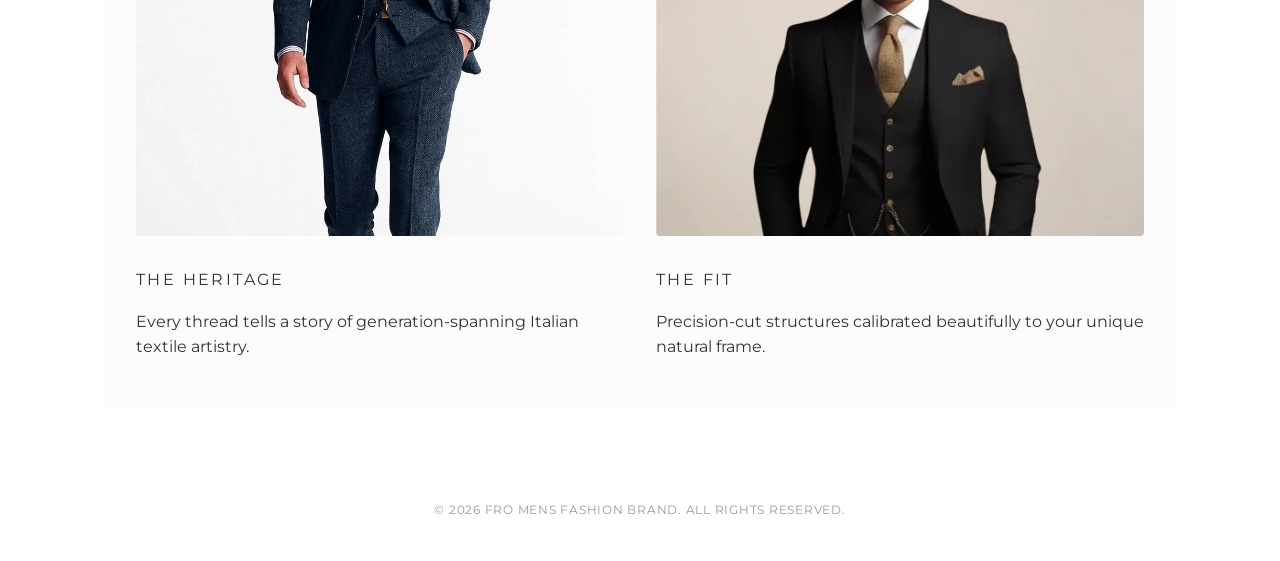
==== commit ec18e56d: "FINAL EDITS" ====
--- a/index.html
+++ b/index.html
@@ -1,5 +1,6 @@
 <!DOCTYPE html>
 <html lang="en">
+
 <head>
     <meta charset="UTF-8">
     <meta name="viewport" content="width=device-width, initial-scale=1.0">
@@ -7,22 +8,35 @@
     <link rel="icon" href="Images/favicon.png" type="image/png">
     <link rel="preconnect" href="https://fonts.googleapis.com">
     <link rel="preconnect" href="https://fonts.gstatic.com" crossorigin>
-    <link href="https://fonts.googleapis.com/css2?family=Montserrat:ital,wght@0,100..900;1,100..900&display=swap" rel="stylesheet">
+    <link href="https://fonts.googleapis.com/css2?family=Montserrat:ital,wght@0,100..900;1,100..900&display=swap"
+        rel="stylesheet">
     <link rel="stylesheet" href="https://cdnjs.cloudflare.com/ajax/libs/font-awesome/6.5.1/css/all.min.css">
     <link rel="stylesheet" href="styles.css">
 </head>
+
 <body>
     <header>
         <div class="logo-container">
             <a href="index.html" class="brand-logo">FRO</a>
         </div>
         <nav>
+            <div class="logo">FRO</div>
             <ul>
                 <li><a href="index.html">Home</a></li>
                 <li><a href="collections.html">Collection</a></li>
                 <li><a href="about.html">About</a></li>
                 <li><a href="contact.html">Contact</a></li>
-                <li><a href="cart.html" aria-label="Shopping Cart"><i class="fa-solid fa-bag-shopping"></i></a></li>
+                <li>
+                    <a href__="cart.html" class="cart-link" aria-label="Cart">
+                        <svg class="cart-icon" viewBox="0 0 24 24" fill="none" stroke="currentColor" stroke-width="1.5"
+                            stroke-linecap="round" stroke-linejoin="round" aria-hidden="true">
+                            <path d="M6 7v11a2 2 0 0 0 2 2h8a2 2 0 0 0 2-2V7" />
+                            <path d="M6 7l1-4h10l1 4" />
+                            <path d="M9 11a3 3 0 0 1 6 0" />
+                        </svg>
+                        <span class="sr-only">Cart</span>
+                    </a>
+                </li>
             </ul>
         </nav>
     </header>
@@ -101,4 +115,5 @@
         <p>&copy; 2026 FRO MENS FASHION BRAND. ALL RIGHTS RESERVED.</p>
     </footer>
 </body>
-</html>
+
+</html>
--- a/styles.css
+++ b/styles.css
@@ -43,6 +43,14 @@
     width: auto;
 }
 
+/* Make header contents align (logo + nav) */
+nav {
+    display: flex;
+    align-items: center;
+    justify-content: center;
+    gap: 1rem;
+}
+
 nav ul {
     display: flex;
     flex-wrap: wrap;
@@ -65,6 +73,7 @@
     font-size: 0.875em;
 }
 
+/* If you include a font-awesome icon for cart, style it */
 nav ul li a i {
     font-size: 1.2rem;
     transition: color 0.3s ease;
@@ -72,6 +81,54 @@
 
 nav ul li a i:hover {
     color: #666;
+}
+
+/* Nav hover: subtle background + inverted text for emphasis */
+nav ul li a:hover,
+nav ul li a:focus {
+    background-color: #000;
+    color: #fff;
+    padding: 0.35em 0.6em;
+    border-radius: 0.25em;
+}
+
+/* Logo in header */
+.logo {
+    font-weight: 700;
+    font-size: 1.125em;
+    letter-spacing: 0.25em;
+    text-transform: uppercase;
+    margin-right: 1.5em;
+}
+
+/* Cart icon sizing and accessible hidden text */
+.cart-icon {
+    width: 1.05em;
+    height: 1.05em;
+    display: inline-block;
+    vertical-align: middle;
+}
+
+.sr-only {
+    position: absolute !important;
+    width: 1px;
+    height: 1px;
+    padding: 0;
+    margin: -1px;
+    overflow: hidden;
+    clip: rect(0, 0, 0, 0);
+    white-space: nowrap;
+    border: 0;
+}
+
+/* Image hover: thin border and slight lift for interactivity */
+.product-image:hover,
+.editorial-image:hover,
+.collection-img:hover,
+.about-image:hover {
+    border: 0.0625em solid rgba(0, 0, 0, 0.9);
+    transform: translateY(-4px);
+    transition: transform 150ms ease, border 150ms ease;
 }
 
 main {
@@ -120,6 +177,43 @@
     text-align: left;
 }
 
+.sizing-guide-section {
+    max-width: 800px;
+    margin: 4em auto;
+}
+
+.sizing-guide-section h2 {
+    font-weight: 300;
+    letter-spacing: 0.25em;
+    text-transform: uppercase;
+    margin-bottom: 1.5em;
+}
+
+.sizing-table {
+    width: 100%;
+    border-collapse: collapse;
+    margin: 0 auto;
+    text-align: center;
+}
+
+.sizing-table th,
+.sizing-table td {
+    padding: 1.2em 1em;
+    border-bottom: 1px solid #eee;
+}
+
+.sizing-table th {
+    font-weight: 600;
+    text-transform: uppercase;
+    letter-spacing: 0.1em;
+    background-color: #fafafa;
+    color: #000;
+}
+
+.sizing-table tr:hover {
+    background-color: #fcfcfc;
+}
+
 .editorial-container {
     display: flex;
     justify-content: space-between;
@@ -405,6 +499,7 @@
     nav ul {
         flex-direction: column;
         gap: 10px;
+        align-items: center;
     }
 
     .about-content {
@@ -423,6 +518,10 @@
 
     .contact-grid {
         grid-template-columns: 1fr;
+    }
+
+    .sizing-guide-section {
+        overflow-x: auto;
     }
 }
 
@@ -484,4 +583,4 @@
     .editorial-image {
         height: 100px;
     }
-}
+}
